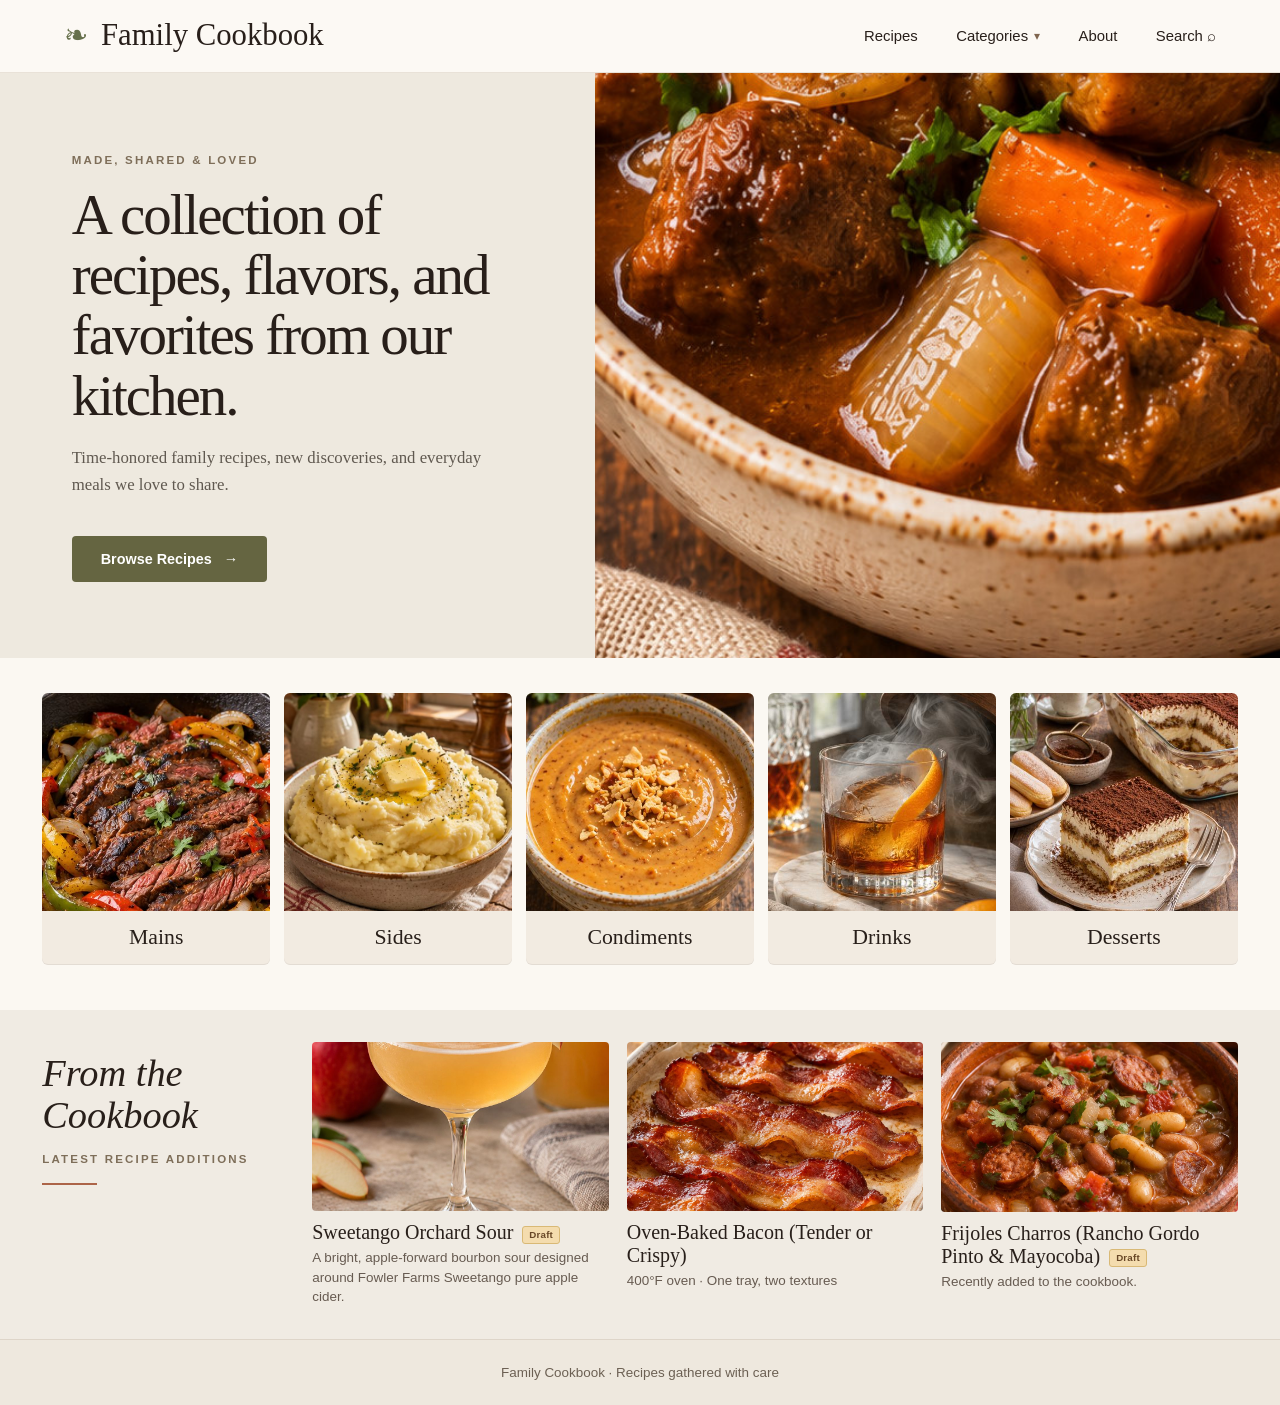
==== index.html @ 131d87b1 "Open Search with collapsed recipe categories and focused search field" ====
<!doctype html>
<html lang="en">
<head>
  <meta charset="utf-8">
  <meta name="viewport" content="width=device-width, initial-scale=1">
  <meta name="description" content="A collection of family recipes, flavors, and favorites from our kitchen.">
  <title>Family Cookbook | Recipes &amp; Favorites</title>
  <link rel="stylesheet" href="./src/styles/cookbook.css?v=0.7.7">
  <link rel="stylesheet" href="./src/styles/editor.css?v=0.7.8">
  <link rel="stylesheet" href="./src/styles/home.css?v=6">
  <link rel="stylesheet" href="./src/styles/site-header.css?v=3">
  <script>
    // Preserve old recipe links and category bookmarks.
    const params = new URLSearchParams(location.search);
    if (params.has("recipe")) {
      location.replace("./recipe.html" + location.search + location.hash);
    } else if (params.has("category") || params.has("cuisine") || params.has("ingredient") || params.has("search")) {
      location.replace("./directory.html" + location.search + location.hash);
    }
  </script>
  <script defer src="./src/scripts/recent-recipes.js?v=3"></script>
  <script defer src="./src/scripts/header-categories.js?v=2"></script>

</head>
<body class="homepage">
  <header class="site-header">
    <a class="brand" href="./" aria-label="Family Cookbook home"><span class="brand-mark" aria-hidden="true">❧</span>Family Cookbook</a>
    <nav class="site-nav" aria-label="Main navigation">
      <a href="./directory.html">Recipes</a>
      <details class="header-categories" id="headerCategories">
        <summary>Categories <span class="menu-chevron" aria-hidden="true">▾</span></summary>
        <div class="header-categories-menu" role="group" aria-label="Recipe categories">
          <a href="./directory.html?category=Soups%2C%20Stews%20%26%20Chili">Soups, Stews &amp; Chili</a>
          <a href="./directory.html?category=Main%20Dishes">Main Dishes</a>
          <a href="./directory.html?category=Pizza%2C%20Pasta%20%26%20Noodles">Pizza, Pasta &amp; Noodles</a>
          <a href="./directory.html?category=Sides%2C%20Breads%20%26%20Grains">Sides, Breads &amp; Grains</a>
          <a href="./directory.html?category=Sauces%2C%20Condiments%20%26%20Seasonings">Sauces, Condiments &amp; Seasonings</a>
          <a href="./directory.html?category=Breakfast%20%26%20Brunch">Breakfast &amp; Brunch</a>
          <a href="./directory.html?category=Desserts%20%26%20Baking">Desserts &amp; Baking</a>
          <a href="./directory.html?category=Drinks%20%26%20Cocktails">Drinks &amp; Cocktails</a>
          <a href="./directory.html?category=Techniques%20%26%20Guides">Techniques &amp; Guides</a>
        </div>
      </details>
      <a href="#about">About</a>
      <a href="./directory.html#recipeSearch" id="searchShortcut">Search ⌕</a>
    </nav>
  </header>

  <main>
    <section class="hero" aria-labelledby="heroTitle">
      <div class="hero-copy">
        <span class="eyebrow">Made, shared &amp; loved</span>
        <h1 id="heroTitle">A collection of recipes, flavors, and favorites from our kitchen.</h1>
        <p>Time-honored family recipes, new discoveries, and everyday meals we love to share.</p>
        <a class="button" href="./directory.html">Browse Recipes &nbsp; →</a>
      </div>
      <div class="hero-photo" role="img" aria-label="Homemade Latvian pork and apricot stew"></div>
    </section>

    <section class="categories home-container" id="categories" aria-label="Browse recipe categories">
      <div class="category-grid">
        <a class="category-card" href="./directory.html?category=Main%20Dishes" data-category="Mains"><img src="./public/images/skirt-steak-fajitas.jpg" alt="Skirt steak fajitas" loading="lazy"><span>Mains</span></a>
        <a class="category-card" href="./directory.html?category=Sides%2C%20Breads%20%26%20Grains" data-category="Sides"><img src="./public/images/mashed-potatoes.jpg" alt="Mashed potatoes" loading="lazy"><span>Sides</span></a>
        <a class="category-card" href="./directory.html?category=Sauces%2C%20Condiments%20%26%20Seasonings" data-category="Condiments"><img src="./public/images/peanut-sauce.jpg" alt="Peanut sauce" loading="lazy"><span>Condiments</span></a>
        <a class="category-card" href="./directory.html?category=Drinks%20%26%20Cocktails" data-category="Drinks"><img src="./public/images/fork-fire-smoked-old-fashioned.jpg" alt="Smoked Old Fashioned cocktail" loading="lazy"><span>Drinks</span></a>
        <a class="category-card" href="./directory.html?category=Desserts%20%26%20Baking" data-category="Desserts"><img src="./public/images/tiramisu.jpg" alt="Tiramisu" loading="lazy"><span>Desserts</span></a>
      </div>
    </section>

    <section class="featured" aria-labelledby="featuredHeading">
      <div class="home-container featured-grid">
        <div class="featured-title"><h2 id="featuredHeading">From the<br>Cookbook</h2><span class="eyebrow">Latest recipe additions</span></div>
        <div id="recentRecipes" class="recent-recipes" aria-live="polite">
          <a href="./recipe.html?recipe=sweetango-orchard-sour" class="recent-recipe"><div class="featured-photo-placeholder" aria-label="Photo coming soon"><span>Photo coming soon</span></div><h3>Sweetango Orchard Sour <span class="draft-badge">Draft</span></h3><p>A bright, apple-forward bourbon sour with cider and elderflower.</p></a>
          <a href="./recipe.html?recipe=oven-baked-bacon" class="recent-recipe"><div class="featured-photo-placeholder" aria-label="Photo coming soon"><span>Photo coming soon</span></div><h3>Oven-Baked Bacon (Tender or Crispy)</h3><p>One tray, two textures.</p></a>
          <a href="./recipe.html?recipe=frijoles-charros-rancho-gordo" class="recent-recipe"><div class="featured-photo-placeholder" aria-label="Photo coming soon"><span>Photo coming soon</span></div><h3>Frijoles Charros (Rancho Gordo Pinto &amp; Mayocoba) <span class="draft-badge">Draft</span></h3><p>A hearty Mexican bean dish with bacon and tomatoes.</p></a>
        </div>
      </div>
    </section>


  </main>
  <footer id="about" class="site-footer">Family Cookbook · Recipes gathered with care</footer>
</body>
</html>
---- src/styles/cookbook.css ----
/* Cookbook v0.4 — Editorial Right-Strip. Page 1 photo only. */
:root {
  --page-width: 8.5in;
  --page-height: 11in;
  --safe-margin: 0.38in;
  --home-photo-inset: 0.19in;
  --strip-fraction: .28;
  --photo-width: 2.1672in;
  --photo-gap: .18in;
  --paper: #fcf9f4;
  --ink: #251e1a;
  --accent: #904928;
  --rule: #b08a76;
  --ingredient-paper: #f2eae1;
  --body-size: 10pt;
  --body-line-height: 1.3;
  --step-gap: 8px;
  --section-gap: 13px;
  --title-size: 26pt;
  --font-serif: Georgia, "Times New Roman", serif;
  --font-sans: Arial, Helvetica, sans-serif;
}
* { box-sizing: border-box; }
body { margin: 0; background: #e7e3df; color: var(--ink); font-family: var(--font-serif); }
#pages { display: flex; flex-direction: column; align-items: center; gap: 22px; padding: 24px 12px 48px; }
.sheet { width: var(--page-width); height: var(--page-height); position: relative; overflow: hidden; flex: none; background: var(--paper); box-shadow: 0 5px 22px #0002; break-after: page; }
.sheet:last-child { break-after: auto; }
.photo-strip { position: absolute; right: var(--home-photo-inset); top: 0; bottom: 0; width: var(--photo-width); background-position: center; background-size: cover; }
body.commercial .photo-strip { right: 0; }
.sheet.has-photo .content { right: calc(var(--home-photo-inset) + var(--photo-width) + var(--photo-gap)); }
.content { position: absolute; top: var(--safe-margin); bottom: var(--safe-margin); left: var(--safe-margin); right: var(--safe-margin); display: flex; flex-direction: column; min-height: 0; }
.category { font: 700 9pt var(--font-sans); letter-spacing: 2px; color: var(--accent); display: flex; align-items: center; gap: 12px; margin: 0 0 13px; }
.category::after { content: ""; height: 1px; background: var(--accent); flex: 1; }
h1 { font-size: var(--title-size); line-height: 1.01; margin: 0 0 4px; }
.subtitle { font-size: 15pt; line-height: 1.15; font-style: italic; margin-bottom: 12px; }
.metadata { font: 700 8.5pt var(--font-sans); letter-spacing: .6px; margin-bottom: 15px; }
.headnote { font-style: italic; font-size: var(--body-size); line-height: var(--body-line-height); margin: 0 0 var(--section-gap); }
.ingredients { background: var(--ingredient-paper); border-radius: 7px; padding: 11px 12px; margin-bottom: var(--section-gap); break-inside: avoid; }
.section-heading { display: flex; gap: 12px; align-items: center; color: var(--accent); font-size: 13pt; letter-spacing: 1.5px; margin: 0 0 10px; }
.section-heading::after { content: ""; height: 1px; flex: 1; background: var(--rule); }
.ingredients ul { columns: 1; column-gap: 18px; column-rule: 1px solid #d6c1b3; padding: 0; margin: 0; font-size: var(--body-size); line-height: var(--body-line-height); }
.ingredients.two-column > ul { columns: 2; }
.ingredients li { break-inside: avoid; margin: 0 0 4px; margin-inline-start: 19px; }
.ingredients li::marker { color: var(--accent); }
.steps { list-style: none; margin: 0; padding: 0; }
.steps > li.recipe-step { display: grid; grid-template-columns: 24px minmax(0, 1fr); column-gap: 10px; align-items: start; padding: 0; margin-bottom: var(--step-gap); break-inside: avoid; font-size: var(--body-size); line-height: var(--body-line-height); }
.step-num { position: static; grid-column: 1; align-self: start; margin-top: 1px; background: var(--accent); color: white; border-radius: 50%; width: 23px; height: 23px; display: flex; align-items: center; justify-content: center; font: 700 10pt/1 var(--font-sans); font-variant-numeric: lining-nums tabular-nums; padding-block-start: 1px; flex: none; }
.step-copy { grid-column: 2; min-width: 0; overflow-wrap: break-word; }
.running-head { font: 700 9pt var(--font-sans); border-bottom: 1px solid var(--rule); padding-bottom: 9px; margin-bottom: 14px; color: var(--accent); }
.source { font: italic 8.4pt/1.25 var(--font-serif); margin-top: 10px; border-top: 1px solid var(--rule); padding-top: 8px; }
.source a, .source a:visited { color: var(--accent); text-decoration: underline; text-underline-offset: .15em; }
.source a:hover, .source a:focus-visible { color: var(--ink); }
.source a:focus-visible { outline: 1px solid var(--accent); outline-offset: 2px; }
.page-num { position: absolute; left: var(--safe-margin); bottom: 12px; font: 8pt var(--font-sans); color: #9d8374; }
.section-heading { break-after: avoid; }
.recipe-header, .ingredients, .steps, .source, .related-section, .component-note { flex-shrink: 0; }
.ingredients .ingredient-groups { column-fill: balance; }
.stage-heading { break-after: avoid; }
.photo-placeholder { background: linear-gradient(155deg,#44382e 0%,#92775f 52%,#3b302a 100%); }
.sheet:not(.has-photo) .content { right: var(--safe-margin); }
@media screen and (max-width:900px) {
  #pages { align-items: flex-start; overflow-x: auto; }
  .sheet { margin: 0 auto; }
}
/* Only page 1 receives .has-photo. Continuation pages use full-width .content. */
@media print {
  @page { size: letter; margin: 0; }
  html, body { margin: 0 !important; background: white !important; }
  #pages { display: block; padding: 0; margin: 0; }
  .sheet { box-shadow: none; width: 8.5in; height: 11in; print-color-adjust: exact; -webkit-print-color-adjust: exact; }
  .photo-strip, .ingredients, .step-num { -webkit-print-color-adjust: exact; print-color-adjust: exact; }
}

/* Photo <img> uses the same cover crop on screen and in print. */
.photo-strip { overflow: hidden; }
.photo-strip > .strip-image { position:absolute; inset:0; width:100%; height:100%; object-fit:cover; object-position:center; }
.photo-strip > .strip-image[hidden] { display:none; }

.draft-badge {
  display: inline-block;
  margin-inline-start: .3em;
  padding: .1em .45em;
  border: 1px solid var(--rule);
  border-radius: 4px;
  background: var(--ingredient-paper);
  color: var(--accent);
  font: 700 .75rem/1.25 var(--font-sans);
  letter-spacing: normal;
  white-space: nowrap;
}
.category .draft-badge { margin-inline-start: 0; font-size: 8pt; }
---- src/styles/editor.css ----
.toolbar{background:#202024;color:#fff;font-family:Arial,sans-serif;padding:12px 18px;box-shadow:0 2px 12px #0005}
.toolbar-heading{display:flex;align-items:center;justify-content:space-between;gap:12px;margin-bottom:10px}
.toolbar-heading small{font-weight:400;opacity:.7;padding-left:8px}.toolbar-heading span{font-size:12px;opacity:.75}
.controls{display:flex;gap:14px;align-items:center;flex-wrap:wrap}
.controls label{display:flex;gap:7px;align-items:center;font-size:12px}
.controls select,.controls input,.controls button{accent-color:#b76a48}
.controls select,.controls button{border:0;border-radius:5px;padding:7px;background:#f8f4ef;color:#29221e}
.controls button{cursor:pointer;font-weight:700}.controls output{min-width:35px}
.status{margin-top:9px;color:#edd4ba;font-size:12px}
.photo-placeholder{height:100%;display:flex;justify-content:center;align-items:center;text-align:center;padding:14px;color:#fff7e9;font:700 12px/1.6 Arial,sans-serif;letter-spacing:1px;background:linear-gradient(130deg,#46352c,#80654e 50%,#352822)}
.photo-placeholder span{writing-mode:vertical-rl}
.ingredient-group{break-inside:avoid;margin-bottom:8px}
.ingredient-group h3{font:700 9pt Arial,sans-serif;letter-spacing:.8px;color:#904928;margin:0 0 5px}
.ingredient-group ul{columns:unset}
.ingredients.grouped .ingredient-groups{columns:2;column-gap:18px;column-rule:1px solid #d6c1b3}
.related-section{margin-top:14px;border-top:1px solid #b08a76;padding-top:8px;font-size:var(--body-size)}
.related-section h3{color:#904928;font-size:11pt;margin:8px 0 5px}
.related-section p{margin:3px 0 9px;line-height:var(--body-line-height)}
.related-section ul{padding-left:18px;margin:3px 0 8px}
.related-section li{margin:0 0 3px}
.overflow-warning{color:#a42e24;font:700 9pt Arial,sans-serif;margin-top:5px}
@media print{.print-menu-bar{display:none!important}.photo-placeholder{print-color-adjust:exact;-webkit-print-color-adjust:exact}}

/* Keep page height measurements honest. */
.content > * { flex-shrink: 0; }
.steps .stage-heading{display:block;padding-left:0;margin:11px 0 7px;font:bold 9.5pt Arial,sans-serif;letter-spacing:.5px;color:var(--accent);break-after:avoid}
.component-note{font:italic var(--body-size)/1.3 Georgia,serif;margin:4px 0 10px}

/* Keep hidden controls genuinely hidden, despite flex label styling. */
.controls [hidden] { display: none !important; }
.controls input[type=range] { width: 92px; }
.controls select:focus-visible,.controls button:focus-visible,.controls input:focus-visible { outline: 2px solid #ffd2aa; outline-offset: 2px; }
.ingredients.one-column > ul { columns: 1; }
.ingredients.two-column > ul { columns: 2; }
.related-section { break-inside: avoid; }
.stage-heading { break-inside: avoid; }

@media screen {
  .cookbook-layout {
    display: grid;
    grid-template-columns: clamp(20rem, 25vw, 23rem) minmax(0, 1fr);
    align-items: start;
  }

  .cookbook-layout #pages { grid-column: 2; grid-row: 1; }

  .recipe-sidebar {
    grid-column: 1;
    grid-row: 1;
    display: grid;
    gap: 10px;
    padding: 24px 18px;
    background: var(--paper);
    border-inline-end: 1px solid #d6c1b3;
    font: 600 13px var(--font-sans);
  }

  .recipe-sidebar summary {
    padding: 5px 0;
    cursor: pointer;
    color: var(--accent);
  }

  .recipe-sidebar :is(button, a) {
    display: block;
    width: 100%;
    padding: 7px 8px;
    border: 0;
    border-radius: 4px;
    background: transparent;
    color: var(--ink);
    cursor: pointer;
    text-align: start;
    font: 400 14px var(--font-sans);
  }

  .recipe-sidebar :is(button, a):hover,
  .recipe-sidebar :is(button, a)[aria-current],
  .recipe-sidebar :is(button, a)[aria-pressed="true"] {
    background: var(--ingredient-paper);
  }

  .recipe-sidebar :is(button, a)[aria-current],
  .recipe-sidebar :is(button, a)[aria-pressed="true"] {
    font-weight: 700;
  }

  .recipe-sidebar .recipe-versions {
    margin-inline-start: 8px;
    border-inline-start: 1px solid var(--rule);
  }

  .recipe-sidebar .sidebar-category {
    min-width: 0;
    border-bottom: 1px solid #e0d4c7;
    padding-bottom: 4px;
  }
  .recipe-sidebar .sidebar-category-title,
  .recipe-sidebar .sidebar-subcategory-title {
    display: flex;
    justify-content: space-between;
    align-items: baseline;
    gap: 9px;
    list-style: none;
    line-height: 1.35;
  }
  .recipe-sidebar .sidebar-category-title::-webkit-details-marker,
  .recipe-sidebar .sidebar-subcategory-title::-webkit-details-marker { display: none; }
  .recipe-sidebar .sidebar-category-title {
    font: 600 15px/1.35 Georgia, serif;
    padding: 11px 2px;
  }
  .recipe-sidebar .sidebar-category-title::before,
  .recipe-sidebar .sidebar-subcategory-title::before {
    content: "▸";
    flex: 0 0 auto;
    font: 12px var(--font-sans);
    color: var(--accent);
  }
  .recipe-sidebar .sidebar-category[open] > .sidebar-category-title::before,
  .recipe-sidebar .sidebar-subcategory[open] > .sidebar-subcategory-title::before {
    content: "▾";
  }
  .recipe-sidebar .sidebar-category-title > span:first-child,
  .recipe-sidebar .sidebar-subcategory-title > span:first-child {
    flex: 1 1 auto;
    min-width: 0;
  }
  .recipe-sidebar .sidebar-count {
    padding: 4px 8px;
    border-radius: 999px;
    background: #eae1d5;
    color: #75604e;
    font: 600 11px var(--font-sans);
  }
  .recipe-sidebar .sidebar-subcategory {
    margin: 0 0 2px 8px;
    padding: 0 0 5px 8px;
    border-left: 1px solid #e0d4c7;
  }
  .recipe-sidebar .sidebar-subcategory-title {
    font: 600 12px/1.35 var(--font-sans);
    color: var(--accent);
    padding: 10px 2px 7px;
  }
  .recipe-sidebar .sidebar-subcount {
    color: #8b7c71;
    font: 400 11px var(--font-sans);
  }
  .recipe-sidebar .sidebar-recipe-link {
    font-size: 13px;
    line-height: 1.4;
    padding: 7px 10px;
    overflow-wrap: break-word;
  }

  .recipe-sidebar :is(summary, button, a):focus-visible {
    outline: 2px solid var(--accent);
    outline-offset: 2px;
  }
}

@media screen and (max-width: 1120px) {
  .cookbook-layout #pages {
    align-items: flex-start;
    overflow-x: auto;
  }
}

@media screen and (max-width: 760px) {
  .cookbook-layout {
    grid-template-columns: minmax(0, 1fr);
  }

  .recipe-sidebar {
    grid-row: 2;
    padding: 12px 16px;
    border-inline-end: 0;
    border-top: 1px solid #d6c1b3;
  }

  .cookbook-layout #pages {
    grid-column: 1;
    gap: 0;
    padding: 12px;
  }

  /* The pagination pass measures Letter sheets before the mobile layout reflows them. */
  #pages:not(.measuring) {
    --body-size: 1rem;
    --body-line-height: 1.5;
  }

  #pages:not(.measuring) .sheet {
    width: 100%;
    height: auto;
  }

  #pages:not(.measuring) .content {
    position: static;
    padding: 20px 16px;
  }

  #pages:not(.measuring) .photo-strip {
    position: relative;
    inset: auto;
    width: 100%;
    height: 8rem;
  }

  #pages:not(.measuring) :is(.ingredients.two-column > ul, .ingredients.grouped .ingredient-groups) {
    columns: 1;
  }

  #pages:not(.measuring) :is(.running-head, .page-num) {
    display: none;
  }

  #pages:not(.measuring) .source { font-size: .875rem; }
}

@media print {
  .recipe-sidebar { display: none !important; }
}

[hidden] { display: none !important; }

.recipe-index {
  max-width: 68rem;
  margin: 0 auto;
  padding: clamp(24px, 5vw, 64px);
}

.recipe-index h1 { margin-bottom: 24px; }

.recipe-outline {
  display: grid;
  grid-template-columns: repeat(auto-fit, minmax(min(100%, 15rem), 1fr));
  gap: 18px;
}

.recipe-outline section {
  padding: 18px 20px;
  border-top: 2px solid var(--rule);
  background: var(--paper);
}

.recipe-outline h2 {
  margin: 0 0 8px;
  color: var(--accent);
  font-size: 1.15rem;
}

.recipe-outline ul { margin: 0; padding-inline-start: 1.2em; }
.recipe-outline li + li { margin-top: 6px; }
.recipe-outline a { color: var(--ink); text-underline-offset: .17em; }
.recipe-outline a:hover, .recipe-outline a:focus-visible { color: var(--accent); }
.recipe-sidebar a { text-decoration: none; }

.print-menu-bar {
  position: sticky;
  top: 10px;
  z-index: 40;
  grid-column: 2;
  grid-row: 1;
  align-self: start;
  justify-self: center;
  width: min(var(--page-width), calc(100% - 24px));
  height: 0;
  margin-top: 36px;
  padding-inline: 12px;
  display: flex;
  justify-content: flex-end;
  pointer-events: none;
}

@media screen and (max-width: 760px) {
  .print-menu-bar {
    grid-column: 1;
    margin-top: 24px;
  }
}

.print-menu { pointer-events: auto; }

.print-menu summary {
  display: flex;
  align-items: center;
  gap: 10px;
  min-height: 44px;
  padding: 0 14px;
  border-radius: 7px;
  background: #202024;
  color: #fff;
  box-shadow: 0 2px 10px #0004;
  font: 600 14px var(--font-sans);
  cursor: pointer;
  list-style: none;
}

.print-menu summary::-webkit-details-marker { display: none; }

.print-menu summary::after {
  content: "";
  width: 6px;
  height: 6px;
  border: solid currentColor;
  border-width: 0 1.5px 1.5px 0;
  transform: rotate(45deg);
}

.print-menu[open] summary::after { transform: rotate(225deg); }
.print-menu summary:focus-visible { outline: 2px solid var(--accent); outline-offset: 3px; }

.print-menu .toolbar {
  position: absolute;
  inset-inline-end: 12px;
  top: 50px;
  width: min(25rem, calc(100% - 24px));
  max-height: calc(100vh - 72px);
  max-height: calc(100dvh - 72px);
  overflow-y: auto;
  border-radius: 8px;
}

.print-menu .toolbar-heading { flex-wrap: wrap; gap: 5px 12px; }
.print-menu .controls { display: grid; grid-template-columns: minmax(0, 1fr); gap: 8px; }
.print-menu .controls label { flex-wrap: wrap; min-height: 36px; font-size: 14px; }
.print-menu .controls input[type=range] { width: clamp(70px, 30vw, 128px); }
.print-menu .controls select,.print-menu .controls button { min-height: 44px; font-size: 16px; }

@media (prefers-reduced-motion: no-preference) {
  .print-menu[open] .toolbar { animation: reveal-print-menu 160ms ease-out both; }
  @keyframes reveal-print-menu {
    from { opacity: 0; transform: translateY(-6px); }
    to { opacity: 1; transform: translateY(0); }
  }
}
---- src/styles/home.css ----
/* Family Cookbook landing page — editorial gallery */
body.homepage{background:#fbf8f2;color:#281f1a}
.homepage a{color:inherit}
.homepage .hero{display:grid;grid-template-columns:minmax(0,1fr) minmax(0,1.15fr);min-height:380px;background:#eee9df}
.homepage .hero-copy{align-self:center;padding:clamp(40px,6vw,92px) clamp(24px,5.6vw,90px);max-width:720px}
.homepage .eyebrow{font:700 .72rem/1.4 Arial,sans-serif;letter-spacing:.19em;text-transform:uppercase;color:#7e6e59}
.homepage .hero h1{font:normal clamp(2.45rem,4.45vw,5.1rem)/1.06 Georgia,serif;letter-spacing:-.035em;margin:17px 0 19px}
.homepage .hero p{max-width:31rem;color:#605950;font:1.05rem/1.6 Georgia,serif}
.homepage .hero-photo{background:#b4a190 url('../../public/images/latvian-stew.jpg') center 53%/cover no-repeat;min-height:370px}
.homepage .button{display:inline-flex;align-items:center;justify-content:center;margin-top:20px;background:#656541;color:#fff;padding:15px 29px;border-radius:4px;font:600 .9rem Arial,sans-serif;text-decoration:none;transition:background .15s ease,transform .15s ease}
.homepage .button:hover{background:#4d5031;transform:translateY(-2px)}
.homepage .home-container{max-width:1330px;margin:auto;padding-inline:clamp(18px,3.3vw,44px)}
.homepage .categories{padding-block:35px 46px}
.homepage .category-grid{display:grid;grid-template-columns:repeat(5,minmax(0,1fr));gap:14px}
.homepage .category-card{display:block;overflow:hidden;background:#f2ebe1;border-radius:6px;text-align:center;text-decoration:none;box-shadow:0 1px 0 #e3dcd3;transition:transform .15s ease,box-shadow .15s ease}
.homepage .category-card:hover,.homepage .category-card:focus-visible{transform:translateY(-4px);box-shadow:0 9px 25px #291b141b}
.homepage .category-card img{display:block;width:100%;height:clamp(120px,17vw,220px);object-fit:cover;background:#dfd4c8}
.homepage .category-card span{display:block;padding:14px 8px;font:normal clamp(1.15rem,1.7vw,1.65rem) Georgia,serif}
.homepage .featured{background:#f0ebe3;padding-block:32px}
.homepage .featured-grid{display:grid;grid-template-columns:minmax(180px,.85fr) repeat(3,minmax(0,1fr));gap:18px;align-items:start}
.homepage .featured-title h2{font:italic normal clamp(1.9rem,3vw,3rem)/1.1 Georgia,serif;margin:10px 0 14px}
.homepage .featured-title .eyebrow{display:block}
.homepage .featured-title .eyebrow:after{content:"";display:block;width:55px;height:2px;background:#ac6448;margin-top:16px}
.homepage .featured a{text-decoration:none}
.homepage .featured img{display:block;width:100%;aspect-ratio:1.75;object-fit:cover;border-radius:4px}
.homepage .featured h3{font:normal 1.25rem Georgia,serif;margin:10px 0 4px}
.homepage .featured p{font:.84rem/1.45 Arial,sans-serif;color:#675b51;margin:0}
.homepage .featured a:hover h3{text-decoration:underline;text-underline-offset:3px}
.homepage .directory{padding-block:36px 75px;scroll-margin-top:20px}
.homepage .directory-header{border-top:1px solid #b9aea3;padding-top:22px}
.homepage .directory-header h2{font:normal clamp(2.25rem,3.5vw,3.6rem)/1.1 Georgia,serif;margin:0 0 8px}
.homepage .directory-tools{display:flex;align-items:end;gap:18px;flex-wrap:wrap;margin:24px 0 12px}
.homepage .search-control{flex:1 1 280px}
.homepage .cuisine-control{flex:0 1 230px}
.homepage .directory-tools label{font:700 .76rem/1.6 Arial,sans-serif;color:#65594b}
.homepage .directory-tools input,.homepage .directory-tools select{display:block;width:100%;min-height:46px;border:1px solid #cfc3b7;border-radius:5px;background:#fffdf9;padding:11px 13px;color:#302720;font:1rem Arial,sans-serif}
.homepage .directory-tools :is(input,select):focus-visible{outline:2px solid #6c7046;outline-offset:2px}
.homepage .directory-tools .reset-button{background:transparent;border:0;padding:12px 8px;color:#6c7046;text-decoration:underline;cursor:pointer;font:600 .85rem Arial,sans-serif}
.homepage .directory-status{color:#71685f;font:.85rem Arial,sans-serif;margin:16px 0 20px}
.homepage .recipe-outline.category-results{display:grid;grid-template-columns:repeat(3,minmax(0,1fr));gap:28px 24px}
.homepage .recipe-outline.category-results section{border:0;border-top:1px solid #cbbdaf;background:none;padding:16px 0 0;min-width:0}
.homepage .recipe-outline.category-results h2{color:#8c4d31;text-transform:uppercase;letter-spacing:.15em;font:700 .8rem Arial,sans-serif;margin:0 0 14px}
.homepage .recipe-outline.category-results ul{padding-left:19px}
.homepage .recipe-outline.category-results li{line-height:1.48;margin-bottom:12px;padding-left:2px}
.homepage .recipe-outline.category-results a{font-size:1.03rem;text-decoration:underline;text-decoration-color:#aca38c}
.homepage .recipe-cuisine{display:block;color:#73695f;font:.76rem/1.5 Arial,sans-serif;margin-top:2px}
.homepage .site-footer{border-top:1px solid #ded5c9;background:#eee8de;text-align:center;padding:25px 20px;color:#6c6053;font:.84rem Arial,sans-serif}
.homepage .site-footer a{text-underline-offset:3px}
@media(max-width:930px){.homepage .featured-grid{grid-template-columns:repeat(3,minmax(0,1fr))}.homepage .featured-title{grid-column:1/-1}.homepage .recipe-outline.category-results{grid-template-columns:repeat(2,minmax(0,1fr))}}
@media(max-width:680px){.homepage .hero{grid-template-columns:1fr}.homepage .hero-photo{order:-1;min-height:225px}.homepage .hero-copy{padding:32px 24px 38px}.homepage .hero h1{font-size:clamp(2.2rem,9vw,3.4rem)}.homepage .category-grid{grid-template-columns:repeat(2,minmax(0,1fr))}.homepage .category-card img{height:150px}.homepage .featured-grid{grid-template-columns:1fr 1fr}.homepage .featured-title{grid-column:1/-1}.homepage .recipe-outline.category-results{grid-template-columns:1fr}.homepage .directory-tools{align-items:stretch}.homepage .directory-tools label{flex:1 1 100%}}
@media(max-width:430px){.homepage .featured-grid{grid-template-columns:1fr}.homepage .category-card img{height:130px}}
@media(prefers-reduced-motion:reduce){.homepage .button,.homepage .category-card{transition:none}}


/* Expandable dish-type directory */
.homepage .directory-tools .protein-control{flex:0 1 200px}
.homepage .group-nav{display:flex;flex-wrap:wrap;gap:9px;margin:24px 0 20px}
.homepage .group-nav button{appearance:none;cursor:pointer;border:1px solid #c9bfb0;background:#fbf7ef;color:#51463c;border-radius:999px;padding:10px 16px;font:600 .84rem/1.3 Arial,sans-serif;transition:background .15s,border-color .15s}
.homepage .group-nav button[aria-pressed=true],.homepage .group-nav button:hover{background:#606344;border-color:#606344;color:#fff}
.homepage .group-nav button:focus-visible{outline:2px solid #8c4d31;outline-offset:3px}
.homepage .recipe-outline.category-results{display:grid;grid-template-columns:repeat(2,minmax(0,1fr));gap:16px 23px;align-items:start}
.homepage .recipe-outline.category-results .taxonomy-section{border:1px solid #ddd1c2;background:#fffcf7;border-radius:6px;padding:0;min-width:0;overflow:hidden}
.homepage .group-details > summary{list-style:none;cursor:pointer;display:flex;align-items:center;justify-content:space-between;gap:10px;min-height:64px;padding:17px 20px;color:#322923;font:normal clamp(1.15rem,1.5vw,1.4rem)/1.3 Georgia,serif}
.homepage .group-details > summary::-webkit-details-marker,.homepage .subcategory-details > summary::-webkit-details-marker{display:none}
.homepage .group-details > summary:after{content:"+";font:1.3rem Arial,sans-serif;color:#8e7f6e;margin-left:auto}
.homepage .group-details[open] > summary:after{content:"−"}
.homepage .group-details[open] > summary{border-bottom:1px solid #e1d7cb;background:#f4eee4}
.homepage .group-details > summary small{font:600 .8rem Arial,sans-serif;color:#736857;background:#e9e1d4;border-radius:999px;min-width:29px;text-align:center;padding:5px 8px}
.homepage .subcategory-list{padding:8px 18px 16px}
.homepage .subcategory-details{border-bottom:1px solid #e7ded3;padding:4px 0}
.homepage .subcategory-details:last-child{border-bottom:0}
.homepage .subcategory-details > summary{list-style:none;display:flex;justify-content:space-between;gap:12px;align-items:center;cursor:pointer;padding:12px 4px;font:700 .88rem/1.4 Arial,sans-serif;letter-spacing:.035em;color:#855238}
.homepage .subcategory-details > summary:before{content:"▸";color:#9a745b;margin-right:4px}
.homepage .subcategory-details[open] > summary:before{content:"▾"}
.homepage .subcategory-details > summary span{flex:1}
.homepage .subcategory-details > summary small{font:normal .77rem Arial,sans-serif;color:#8b8072}
.homepage .subcategory-details ul{list-style:disc;margin:0 0 12px;padding-left:25px}
.homepage .subcategory-details li{margin:8px 0;font-size:.95rem}
.homepage .subcategory-details a{color:#3e362e}
.homepage .subcategory-details a:hover{color:#8c4d31}
.homepage .recipe-outline.category-results .subcategory-details h2{font:inherit}
@media(max-width:760px){.homepage .recipe-outline.category-results{grid-template-columns:1fr}.homepage .directory-tools .protein-control{flex:1 1 100%}.homepage .group-nav{gap:7px}.homepage .group-nav button{font-size:.77rem;padding:9px 12px}}
@media(prefers-reduced-motion:reduce){.homepage .group-nav button{transition:none}}

/* Automatically updated newest recipe cards. */
.homepage .recent-recipes{display:contents}
.homepage .recent-recipe{display:block;min-width:0}
.homepage .featured-photo-placeholder{display:flex;justify-content:center;align-items:center;aspect-ratio:1.75;border-radius:4px;background:linear-gradient(145deg,#d8c6aa,#e9dfcc 57%,#c2c8ad);color:#605847}
.homepage .featured-photo-placeholder span{padding:12px 16px;text-align:center;font:italic 1rem Georgia,serif}
.homepage .recent-recipe .draft-badge{display:inline-block;vertical-align:middle;margin-left:4px;padding:3px 6px;background:#f4dcae;color:#684727;border:1px solid #d9b976;border-radius:3px;font:700 .61rem/1 Arial,sans-serif;letter-spacing:.02em}
.homepage .featured .recent-recipe img{width:100%}

/* A single URL now hosts the landing page and individual recipes. */
.homepage.recipe-open{background:#e7e3df}
.homepage.recipe-open > #homeContent,
.homepage.recipe-open > .site-footer{display:none}
.homepage #recipeView[hidden],
.homepage #recipeIndex[hidden]{display:none!important}
@media print{
  .homepage.recipe-open{background:white}
  .homepage > #homeContent,.homepage > .site-footer{display:none!important}
}

/* Recipe directory has its own page and starts directly beneath the shared header. */
.homepage.directory-page .directory-main {min-height:calc(100vh - 180px)}
.homepage.directory-page .directory {padding-top:clamp(28px,4vw,52px)}
.homepage.directory-page .directory-header h2 {margin-top:0}
.homepage.directory-page .site-nav a[aria-current="page"] {text-decoration:underline;text-underline-offset:5px}
---- src/styles/site-header.css ----
/* Shared site navigation across the homepage and recipe viewer. */
.site-header{
  display:flex;
  justify-content:space-between;
  align-items:center;
  gap:22px;
  padding:19px clamp(20px,5vw,72px);
  background:#fcf9f4;
  border-bottom:1px solid #e9e2d8;
  color:#281f1a;
}
.site-header .brand{
  display:flex;
  align-items:center;
  gap:13px;
  font:normal clamp(1.55rem,2.4vw,2.3rem)/1.1 Georgia,serif;
  text-decoration:none;
  white-space:nowrap;
}
.site-header .brand-mark{font-size:1.8rem;color:#66704b}
.site-header .site-nav{
  display:flex;
  flex-wrap:wrap;
  align-items:center;
  gap:clamp(16px,3vw,44px);
  font:500 .93rem Arial,sans-serif;
}
.site-header .site-nav a,
.site-header .brand{color:inherit;text-decoration:none}
.site-header .site-nav a:hover,
.site-header .site-nav a:focus-visible{color:#796a40;text-decoration:underline;text-underline-offset:5px}
.site-header a:focus-visible{outline:2px solid #904928;outline-offset:4px}
@media(max-width:680px){
  .site-header{align-items:flex-start;flex-direction:column;padding-block:18px}
  .site-header .site-nav{gap:22px;font-size:.86rem}
}
@media print{.site-header{display:none!important}}

/* Categories is a menu control, not a navigation link. */
.site-header .header-categories { position:relative; flex:0 0 auto; }
.site-header .header-categories > summary {
  display:flex;align-items:center;gap:6px;cursor:pointer;list-style:none;
  font:inherit;color:inherit;white-space:nowrap;
}
.site-header .header-categories > summary::-webkit-details-marker { display:none }
.site-header .header-categories .menu-chevron {font-size:.82em;color:#80664f;transition:transform .15s ease}
.site-header .header-categories[open] .menu-chevron {transform:rotate(180deg)}
.site-header .header-categories > summary:hover,
.site-header .header-categories > summary:focus-visible {color:#796a40;text-decoration:underline;text-underline-offset:5px}
.site-header .header-categories > summary:focus-visible {outline:2px solid #904928;outline-offset:4px}
.site-header .header-categories-menu {
  position:absolute;top:calc(100% + 14px);right:-18px;z-index:100;
  width:min(285px,calc(100vw - 32px));max-height:min(65vh,520px);overflow-y:auto;
  padding:8px;border:1px solid #ded1c3;border-radius:8px;
  background:#fcf9f4;box-shadow:0 12px 28px #20150d29;
}
.site-header .header-categories-menu a {
  display:block;padding:10px 12px;border-radius:4px;
  font:500 .87rem/1.35 Arial,sans-serif;text-decoration:none;color:#281f1a;
}
.site-header .header-categories-menu a:hover,
.site-header .header-categories-menu a:focus-visible {background:#eee7dc;color:#904928}
@media(max-width:680px) {
  .site-header .header-categories-menu {left:0;right:auto;width:min(285px,calc(100vw - 34px))}
}
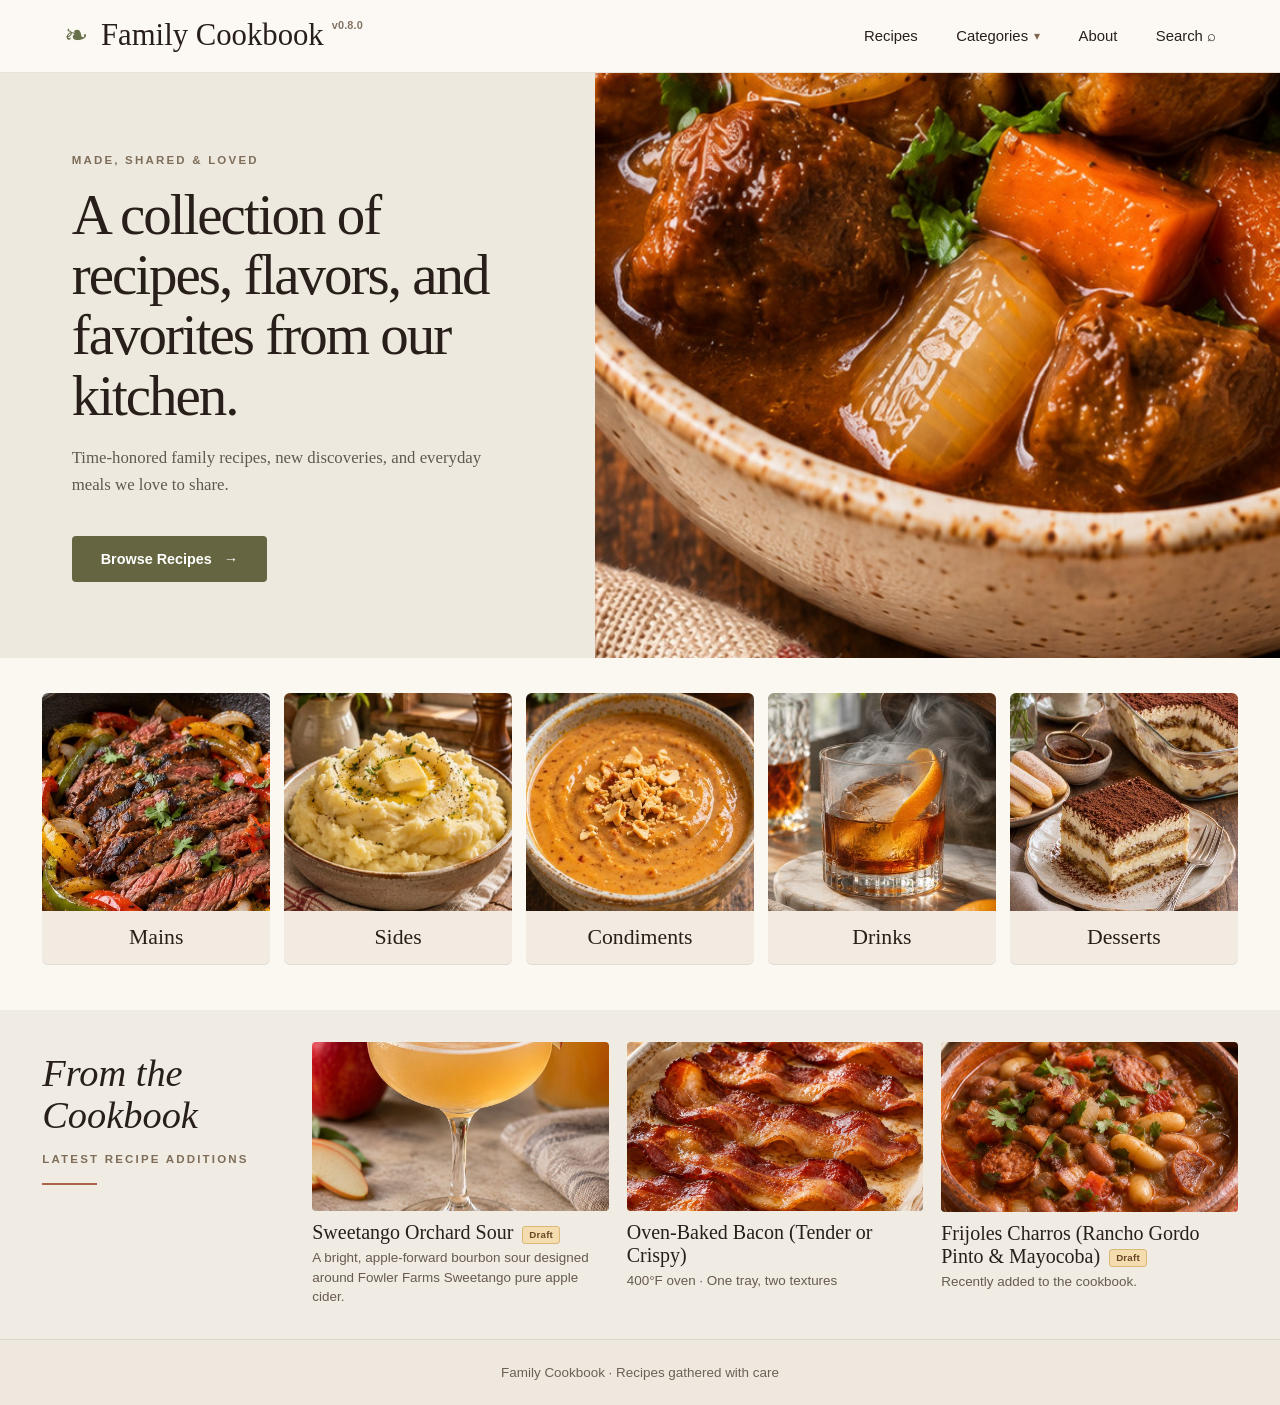
==== commit 01049fb7: "Release checkpoint v0.8.0 — display version in shared header" ====
--- a/index.html
+++ b/index.html
@@ -8,7 +8,7 @@
   <link rel="stylesheet" href="./src/styles/cookbook.css?v=0.7.7">
   <link rel="stylesheet" href="./src/styles/editor.css?v=0.7.8">
   <link rel="stylesheet" href="./src/styles/home.css?v=6">
-  <link rel="stylesheet" href="./src/styles/site-header.css?v=3">
+  <link rel="stylesheet" href="./src/styles/site-header.css?v=4">
   <script>
     // Preserve old recipe links and category bookmarks.
     const params = new URLSearchParams(location.search);
@@ -24,7 +24,7 @@
 </head>
 <body class="homepage">
   <header class="site-header">
-    <a class="brand" href="./" aria-label="Family Cookbook home"><span class="brand-mark" aria-hidden="true">❧</span>Family Cookbook</a>
+    <a class="brand" href="./" aria-label="Family Cookbook home"><span class="brand-mark" aria-hidden="true">❧</span>Family Cookbook <span class="app-version">v0.8.0</span></a>
     <nav class="site-nav" aria-label="Main navigation">
       <a href="./directory.html">Recipes</a>
       <details class="header-categories" id="headerCategories">
--- a/src/styles/site-header.css
+++ b/src/styles/site-header.css
@@ -63,3 +63,12 @@
 @media(max-width:680px) {
   .site-header .header-categories-menu {left:0;right:auto;width:min(285px,calc(100vw - 34px))}
 }
+
+/* Release checkpoint, shared by all three site views. */
+.site-header .app-version {
+  align-self:baseline;
+  margin-left:-5px;
+  color:#827465;
+  font:600 clamp(.66rem,.85vw,.78rem)/1.25 Arial,sans-serif;
+  letter-spacing:.015em;
+}
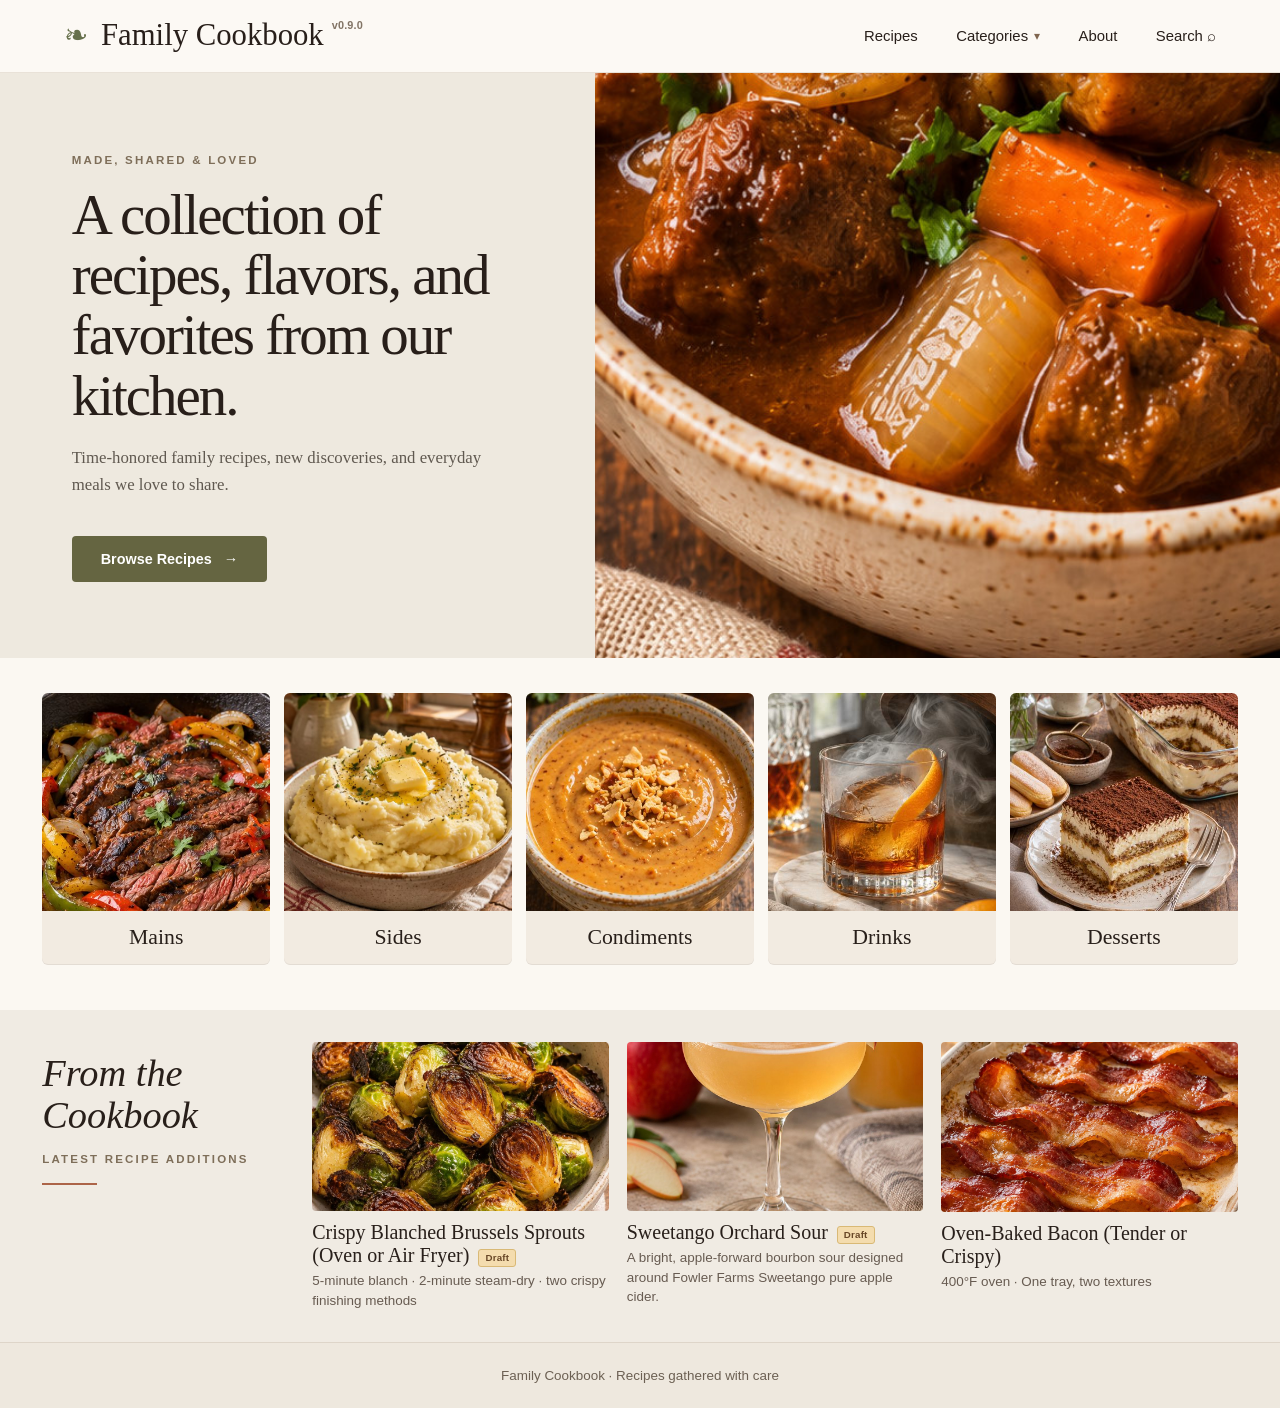
==== commit e4fabcb0: "Release checkpoint v0.9.0 — inline recipe editing" ====
--- a/index.html
+++ b/index.html
@@ -24,7 +24,7 @@
 </head>
 <body class="homepage">
   <header class="site-header">
-    <a class="brand" href="./" aria-label="Family Cookbook home"><span class="brand-mark" aria-hidden="true">❧</span>Family Cookbook <span class="app-version">v0.8.0</span></a>
+    <a class="brand" href="./" aria-label="Family Cookbook home"><span class="brand-mark" aria-hidden="true">❧</span>Family Cookbook <span class="app-version">v0.9.0</span></a>
     <nav class="site-nav" aria-label="Main navigation">
       <a href="./directory.html">Recipes</a>
       <details class="header-categories" id="headerCategories">
--- a/src/styles/editor.css
+++ b/src/styles/editor.css
@@ -19,7 +19,7 @@
 .related-section ul{padding-left:18px;margin:3px 0 8px}
 .related-section li{margin:0 0 3px}
 .overflow-warning{color:#a42e24;font:700 9pt Arial,sans-serif;margin-top:5px}
-@media print{.print-menu-bar{display:none!important}.photo-placeholder{print-color-adjust:exact;-webkit-print-color-adjust:exact}}
+@media print{.recipe-action-rail{display:none!important}.photo-placeholder{print-color-adjust:exact;-webkit-print-color-adjust:exact}}
 
 /* Keep page height measurements honest. */
 .content > * { flex-shrink: 0; }
@@ -257,61 +257,55 @@
 .recipe-outline a:hover, .recipe-outline a:focus-visible { color: var(--accent); }
 .recipe-sidebar a { text-decoration: none; }
 
-.print-menu-bar {
-  position: sticky;
-  top: 10px;
-  z-index: 40;
+.recipe-action-rail {
   grid-column: 2;
   grid-row: 1;
+  z-index: 40;
+  justify-self: end;
   align-self: start;
-  justify-self: center;
-  width: min(var(--page-width), calc(100% - 24px));
-  height: 0;
-  margin-top: 36px;
-  padding-inline: 12px;
-  display: flex;
-  justify-content: flex-end;
-  pointer-events: none;
-}
-
-@media screen and (max-width: 760px) {
-  .print-menu-bar {
-    grid-column: 1;
-    margin-top: 24px;
-  }
-}
-
-.print-menu { pointer-events: auto; }
-
-.print-menu summary {
+  position: sticky;
+  top: 18px;
+  margin: 20px 15px 0 0;
   display: flex;
   align-items: center;
-  gap: 10px;
-  min-height: 44px;
-  padding: 0 14px;
-  border-radius: 7px;
-  background: #202024;
-  color: #fff;
-  box-shadow: 0 2px 10px #0004;
-  font: 600 14px var(--font-sans);
-  cursor: pointer;
-  list-style: none;
-}
-
-.print-menu summary::-webkit-details-marker { display: none; }
-
-.print-menu summary::after {
-  content: "";
-  width: 6px;
-  height: 6px;
-  border: solid currentColor;
-  border-width: 0 1.5px 1.5px 0;
-  transform: rotate(45deg);
-}
-
-.print-menu[open] summary::after { transform: rotate(225deg); }
-.print-menu summary:focus-visible { outline: 2px solid var(--accent); outline-offset: 3px; }
-
+  gap: 7px;
+  pointer-events: auto;
+}
+@media screen and (min-width: 1100px) {
+  .cookbook-layout #pages { padding-right: 78px; }
+}
+@media screen and (max-width: 1099px) {
+  .recipe-action-rail { position: fixed; top: 84px; right: 12px; margin: 0; }
+}
+@media screen and (max-width: 760px) {
+  .recipe-action-rail { top: auto; bottom: 16px; right: 12px; }
+}
+
+.print-menu { pointer-events: auto; }
+
+.print-menu summary,.recipe-icon-button {
+  display:flex;align-items:center;justify-content:center;
+  width:44px;height:44px;border:0;border-radius:9px;
+  background:#202024;color:#fff;box-shadow:0 2px 10px #0003;
+  cursor:pointer;list-style:none;
+}
+.print-menu summary::-webkit-details-marker { display:none }
+.print-menu summary svg,.recipe-icon-button svg {
+  width:21px;height:21px;fill:none;stroke:currentColor;
+  stroke-width:1.8;stroke-linecap:round;stroke-linejoin:round;
+}
+.print-menu summary:focus-visible,.recipe-icon-button:focus-visible,
+.recipe-save-button:focus-visible,.recipe-cancel-button:focus-visible {
+  outline:2px solid var(--accent);outline-offset:3px;
+}
+.recipe-icon-button[aria-pressed="true"]{background:#8b5033}
+.recipe-action-rail .recipe-save-button,.recipe-action-rail .recipe-cancel-button {
+  min-height:44px;padding:0 14px;border:0;border-radius:8px;
+  font:700 13px Arial,sans-serif;cursor:pointer;box-shadow:0 2px 10px #0002;
+}
+.recipe-action-rail .recipe-save-button{background:#566343;color:#fff}
+.recipe-action-rail .recipe-cancel-button{background:#f8f4ef;color:#54493d}
+.recipe-action-rail [hidden]{display:none!important}
 .print-menu .toolbar {
   position: absolute;
   inset-inline-end: 12px;
@@ -336,3 +330,49 @@
     to { opacity: 1; transform: translateY(0); }
   }
 }
+
+/* Editable recipe document, preserving typographic hierarchy and semantic lists. */
+.edit-sheet{height:auto!important;min-height:var(--page-height);overflow:visible!important}
+.edit-sheet .content{position:relative!important;inset:auto!important;padding:var(--safe-margin);margin-right:calc(var(--photo-width) + var(--photo-gap));min-height:var(--page-height);display:block}
+.edit-sheet:not(.has-photo) .content{margin-right:0}
+.edit-sheet .photo-strip{height:100%;right:0}
+.edit-sheet .page-num{display:none}
+.edit-sheet [contenteditable="true"]{cursor:text;border-radius:3px;outline:1px dashed transparent;white-space:pre-wrap;overflow-wrap:anywhere}
+.edit-sheet [contenteditable="true"]:hover{outline-color:#d4b7a5}
+.edit-sheet [contenteditable="true"]:focus{outline:2px solid #ab7359;background:#fff9ef;outline-offset:3px}
+.edit-sheet [contenteditable="true"]:empty:before{content:attr(data-placeholder);color:#ac9a8d;font-style:italic}
+.edit-sheet .edit-main-title{font-size:var(--title-size);line-height:1.1;margin:0 0 8px}
+.edit-sheet .edit-headnote{font-style:italic;line-height:1.45;margin:10px 0 16px}
+.edit-sheet .edit-subtitle{font-style:italic;font-size:15pt;margin-bottom:10px}
+.edit-sheet .edit-meta{display:flex;flex-wrap:wrap;gap:6px 14px;margin:0 0 14px;font:700 9pt Arial,sans-serif;color:#846048}
+.edit-sheet .edit-meta label{display:flex;gap:6px;align-items:center}
+.edit-sheet .edit-meta [contenteditable]{min-width:44px;font:normal 9pt Arial,sans-serif}
+.edit-sheet .edit-ingredient-group{break-inside:avoid;margin-bottom:12px}
+.edit-sheet .edit-ingredient-group h3{font:700 9pt Arial,sans-serif;color:#904928;margin:0 0 8px}
+.edit-sheet .ingredients ul{columns:1;column-gap:22px;column-rule:1px solid #d6c1b3}
+.edit-sheet .ingredients ul.two-column{columns:2}
+.edit-sheet .ingredients li{margin-bottom:6px;break-inside:avoid}
+.edit-sheet .edit-directions{margin-top:16px}
+.edit-sheet .edit-directions ol{list-style:decimal;padding-left:30px;margin:0 0 16px}
+.edit-sheet .edit-directions li{margin:0 0 10px;padding-left:6px;line-height:1.4;break-inside:avoid}
+.edit-sheet .edit-directions li::marker{font:700 10pt Arial,sans-serif;color:#904928}
+.edit-sheet .edit-help{font:italic 9pt Georgia,serif;color:#8b7160;margin:0 0 12px}
+.recipe-save-dialog{border:1px solid #cbb8a8;border-radius:10px;padding:24px;max-width:min(520px,calc(100vw - 30px));background:#fcf8f1;color:#30271f;box-shadow:0 18px 55px #0005}
+.recipe-save-dialog::backdrop{background:#1f1818a9}
+.recipe-save-dialog h2{font:normal 1.5rem Georgia,serif;margin:0 0 10px}
+.recipe-save-dialog p{font:14px/1.5 Arial,sans-serif}
+.recipe-save-dialog label{display:block;font:700 13px/1.4 Arial,sans-serif;margin:16px 0 6px}
+.recipe-save-dialog label small{display:block;font-weight:400;color:#746b61}
+.recipe-save-dialog input{box-sizing:border-box;width:100%;padding:11px;border:1px solid #bfae9e;border-radius:4px;font:14px monospace}
+.recipe-save-dialog .token-note{font-size:12px;color:#66574c}
+.recipe-save-dialog .dialog-actions{display:flex;flex-wrap:wrap;gap:8px;justify-content:flex-end}
+.recipe-save-dialog button{background:#665f42;border:0;border-radius:5px;color:#fff;padding:11px 14px;cursor:pointer}
+.recipe-save-dialog #dismissSaveDialog{background:#eae1d5;color:#382e27}
+.recipe-save-dialog #saveFeedback:not(:empty){padding:8px;border:1px solid #d8c3af;border-radius:4px}
+@media(max-width:760px){
+  .edit-sheet{width:var(--page-width)}
+}
+@media print{
+  .recipe-action-rail,.recipe-save-dialog{display:none!important}
+  .edit-sheet{display:none!important}
+}
--- a/src/styles/home.css
+++ b/src/styles/home.css
@@ -106,3 +106,66 @@
 .homepage.directory-page .directory {padding-top:clamp(28px,4vw,52px)}
 .homepage.directory-page .directory-header h2 {margin-top:0}
 .homepage.directory-page .site-nav a[aria-current="page"] {text-decoration:underline;text-underline-offset:5px}
+
+/* v0.8.0 directory enhancement: editorial category-aware photo rail. */
+.homepage.directory-page .directory {
+  display:grid;
+  grid-template-columns:minmax(0,1fr) clamp(265px,23vw,300px);
+  grid-template-areas:
+    "heading ."
+    "filters photos"
+    "groups photos"
+    "status photos"
+    "results photos";
+  column-gap:clamp(24px,3vw,40px);
+  row-gap:0;
+  align-items:start;
+}
+.homepage.directory-page .directory-header{grid-area:heading;min-width:0}
+.homepage.directory-page .directory-tools{grid-area:filters;min-width:0}
+.homepage.directory-page .group-nav{grid-area:groups;min-width:0}
+.homepage.directory-page .directory-status{grid-area:status;min-width:0}
+.homepage.directory-page #categoryResults{grid-area:results;min-width:0}
+.homepage.directory-page .directory-highlights{
+  grid-area:photos;position:sticky;top:24px;align-self:start;min-width:0;
+  margin-top:0;border-top:2px solid #ad7960;padding-top:16px;
+}
+.homepage.directory-page .directory-highlights-heading{margin-bottom:14px}
+.homepage.directory-page .directory-highlights-heading h2{
+  margin:6px 0 0;font:italic normal 1.65rem/1.2 Georgia,serif;color:#342721;
+}
+.homepage.directory-page .directory-highlights-cards{display:flex;flex-direction:column;gap:20px}
+.homepage.directory-page .highlight-recipe{
+  display:block;color:#30271f;text-decoration:none;border-radius:5px;min-width:0;
+}
+.homepage.directory-page .highlight-recipe img{
+  display:block;width:100%;aspect-ratio:1.55;object-fit:cover;border-radius:5px;
+  background:#e4d9c9;transition:transform .18s ease;
+}
+.homepage.directory-page .highlight-recipe .highlight-photo{overflow:hidden;border-radius:5px}
+.homepage.directory-page .highlight-recipe:hover img{transform:scale(1.025)}
+.homepage.directory-page .highlight-recipe:hover .highlight-title{text-decoration:underline;text-underline-offset:3px}
+.homepage.directory-page .highlight-title{
+  display:block;margin:8px 0 3px;font:normal 1.14rem/1.25 Georgia,serif;
+}
+.homepage.directory-page .highlight-description{
+  display:block;font:.82rem/1.4 Arial,sans-serif;color:#716357;
+}
+.homepage.directory-page .highlight-recipe .draft-badge{vertical-align:middle;font-size:.61rem}
+.homepage.directory-page .directory-highlights-empty{font:.87rem/1.5 Arial,sans-serif;color:#716357}
+@media(max-width:1080px){
+  .homepage.directory-page .directory{
+    grid-template-columns:minmax(0,1fr);
+    grid-template-areas:"heading" "filters" "photos" "groups" "status" "results";
+  }
+  .homepage.directory-page .directory-highlights{position:static;margin:12px 0 20px;max-width:100%}
+  .homepage.directory-page .directory-highlights-cards{
+    flex-direction:row;gap:14px;overflow-x:auto;scroll-snap-type:x proximity;
+    padding-bottom:8px;
+  }
+  .homepage.directory-page .highlight-recipe{flex:0 0 min(245px,65vw);scroll-snap-align:start}
+  .homepage.directory-page .directory-highlights-heading h2{font-size:1.4rem}
+}
+@media(prefers-reduced-motion:reduce){
+  .homepage.directory-page .highlight-recipe img{transition:none}
+}
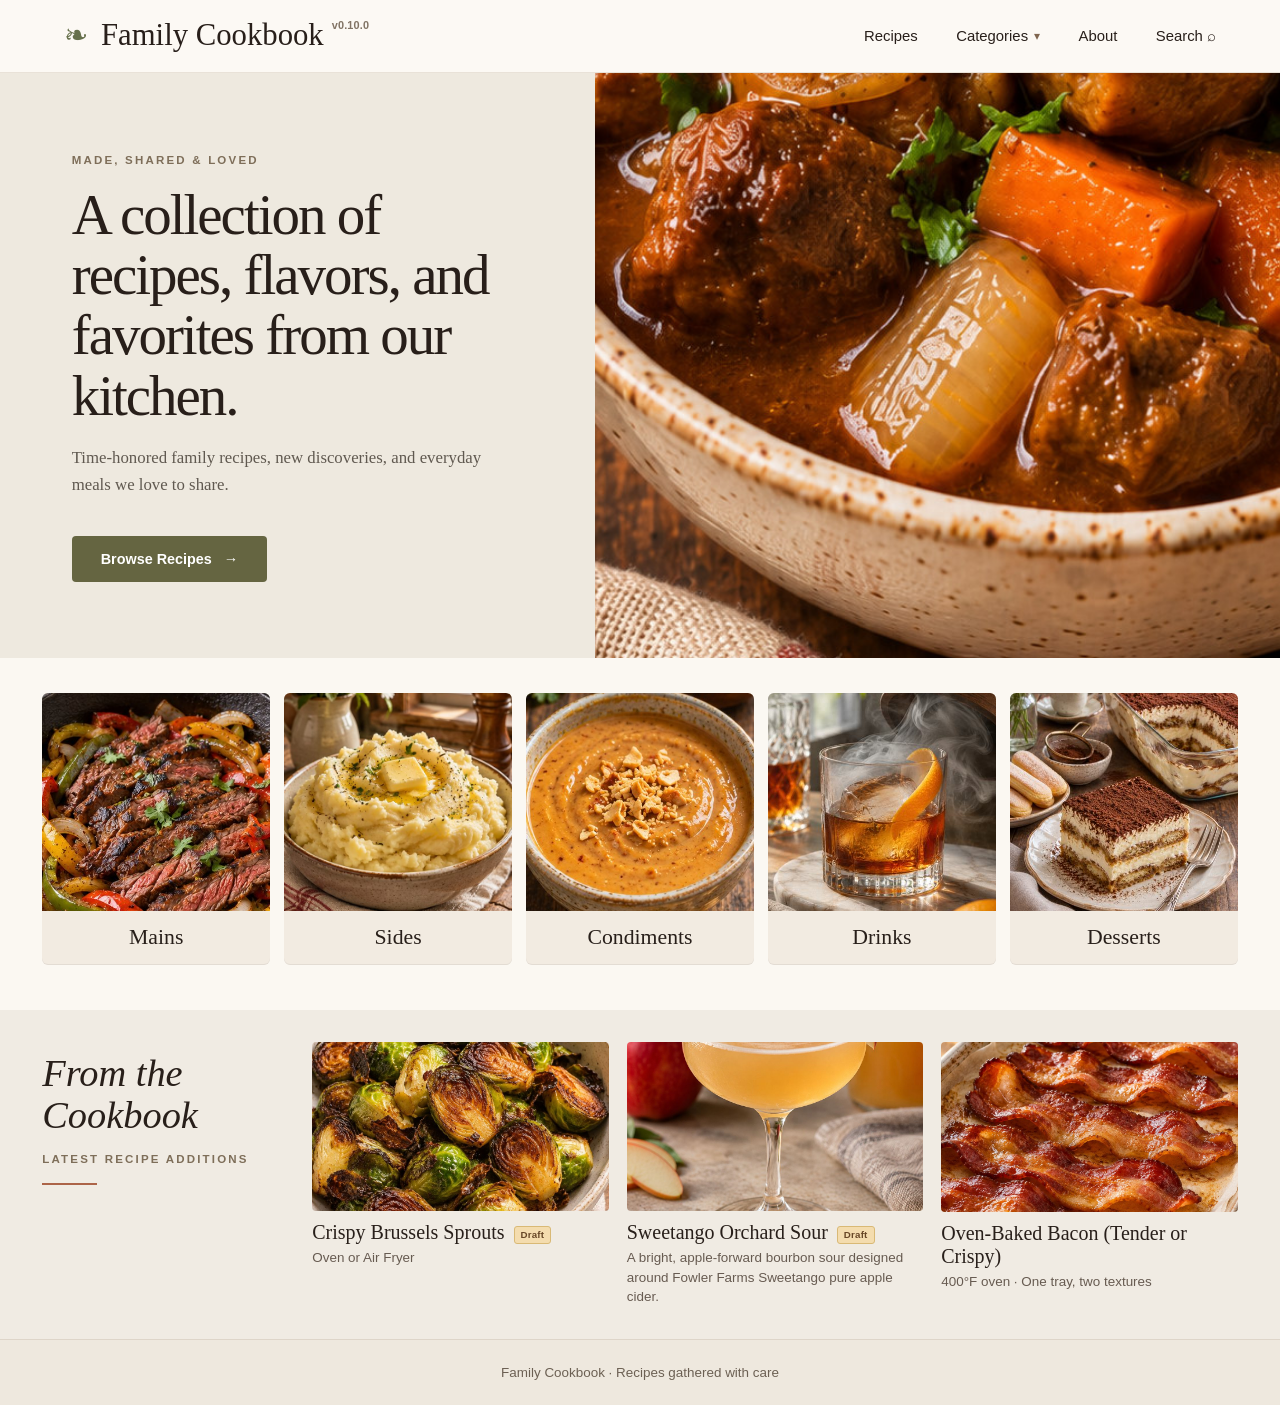
==== commit 75a0ec6c: "Release checkpoint v0.10.0 — stacked recipe actions and rating controls" ====
--- a/index.html
+++ b/index.html
@@ -24,7 +24,7 @@
 </head>
 <body class="homepage">
   <header class="site-header">
-    <a class="brand" href="./" aria-label="Family Cookbook home"><span class="brand-mark" aria-hidden="true">❧</span>Family Cookbook <span class="app-version">v0.9.0</span></a>
+    <a class="brand" href="./" aria-label="Family Cookbook home"><span class="brand-mark" aria-hidden="true">❧</span>Family Cookbook <span class="app-version">v0.10.0</span></a>
     <nav class="site-nav" aria-label="Main navigation">
       <a href="./directory.html">Recipes</a>
       <details class="header-categories" id="headerCategories">
--- a/src/styles/editor.css
+++ b/src/styles/editor.css
@@ -267,8 +267,10 @@
   top: 18px;
   margin: 20px 15px 0 0;
   display: flex;
-  align-items: center;
+  flex-direction: column;
+  align-items: stretch;
   gap: 7px;
+  width: 44px;
   pointer-events: auto;
 }
 @media screen and (min-width: 1100px) {
@@ -308,9 +310,9 @@
 .recipe-action-rail [hidden]{display:none!important}
 .print-menu .toolbar {
   position: absolute;
-  inset-inline-end: 12px;
-  top: 50px;
-  width: min(25rem, calc(100% - 24px));
+  left: calc(100% + 10px);
+  top: 0;
+  width: min(260px, calc(100vw - 68px));
   max-height: calc(100vh - 72px);
   max-height: calc(100dvh - 72px);
   overflow-y: auto;
@@ -370,9 +372,62 @@
 .recipe-save-dialog #dismissSaveDialog{background:#eae1d5;color:#382e27}
 .recipe-save-dialog #saveFeedback:not(:empty){padding:8px;border:1px solid #d8c3af;border-radius:4px}
 @media(max-width:760px){
-  .edit-sheet{width:var(--page-width)}
+  /* Editing uses a readable mobile canvas; print preview retains US Letter size. */
+  .edit-sheet{width:min(100%,var(--page-width));box-sizing:border-box}
+  .edit-sheet .content{margin-right:0;padding:28px 18px}
+  .edit-sheet .photo-strip{display:none}
+  .edit-sheet .ingredients ul.two-column{columns:1}
 }
 @media print{
   .recipe-action-rail,.recipe-save-dialog{display:none!important}
   .edit-sheet{display:none!important}
 }
+
+/* v0.10: vertical action stack, with contextual panels next to each icon. */
+.recipe-action-rail .edit-action-group,
+.recipe-action-rail .rating-action-group{position:relative}
+.recipe-action-rail .edit-action-options{
+  position:absolute;left:calc(100% + 8px);top:0;
+  display:flex;align-items:center;gap:6px;white-space:nowrap;
+}
+.recipe-action-rail .rating-toggle{background:#ba6a29;color:#fff}
+.recipe-action-rail .rating-toggle svg{fill:transparent}
+.recipe-action-rail .rating-toggle[aria-expanded="true"]{background:#a04d28}
+.recipe-action-rail .rating-toggle:focus-visible{outline:2px solid #c99a57;outline-offset:2px}
+.recipe-action-rail .rating-options{
+  position:absolute;left:calc(100% + 9px);top:0;z-index:45;
+  display:flex;align-items:center;flex-wrap:wrap;gap:4px 8px;
+  width:max-content;max-width:min(300px,calc(100vw - 75px));
+  padding:7px 10px;background:#fcf9f4;border:1px solid #dbcbbd;border-radius:7px;
+  box-shadow:0 3px 12px #0002;color:#554536;font:12px Arial,sans-serif;
+}
+.recipe-action-rail .rating-options-label{flex-basis:100%;font-size:11px}
+.recipe-action-rail .rating-stars{display:flex;gap:0}
+.recipe-action-rail .rating-stars button{
+  background:transparent;border:0;color:#a69b8c;
+  cursor:pointer;font:28px/1 Arial,sans-serif;padding:0 1px;
+}
+.recipe-action-rail .rating-stars button.selected{color:#efad19}
+.recipe-action-rail .rating-stars button:hover,
+.recipe-action-rail .rating-stars button:focus-visible{color:#d78c12}
+.recipe-action-rail .rating-options .clear-rating{
+  border:1px solid #d9c8b7;background:#fff7ef;color:#725847;
+  border-radius:4px;cursor:pointer;padding:5px 7px;font:11px Arial,sans-serif;
+}
+.recipe-action-rail .rating-status{font:11px Arial,sans-serif;color:#6b6156}
+.recipe-header .recipe-rating{margin:6px 0 10px;display:flex;align-items:center;gap:9px;font:12px Arial,sans-serif;color:#756755}
+.recipe-header .recipe-rating .rating-glyphs{font:18px/1 Arial,sans-serif;letter-spacing:1px;color:#d59c22}
+.recipe-header .recipe-rating.unrated .rating-glyphs{color:#b7a99b}
+.edit-sheet .edit-recipe-rating{margin:8px 0 12px;font:12px Arial,sans-serif;color:#756755}
+.edit-sheet .edit-recipe-rating .rating-glyphs{font:18px Arial,sans-serif;color:#d59c22}
+@media screen and (max-width:1099px){
+  .print-menu .toolbar,
+  .recipe-action-rail .edit-action-options,
+  .recipe-action-rail .rating-options{left:auto;right:calc(100% + 8px)}
+}
+@media screen and (max-width:760px){
+  .recipe-action-rail .rating-options{max-width:min(300px,calc(100vw - 70px))}
+}
+@media print{
+  .recipe-action-rail{display:none!important}
+}
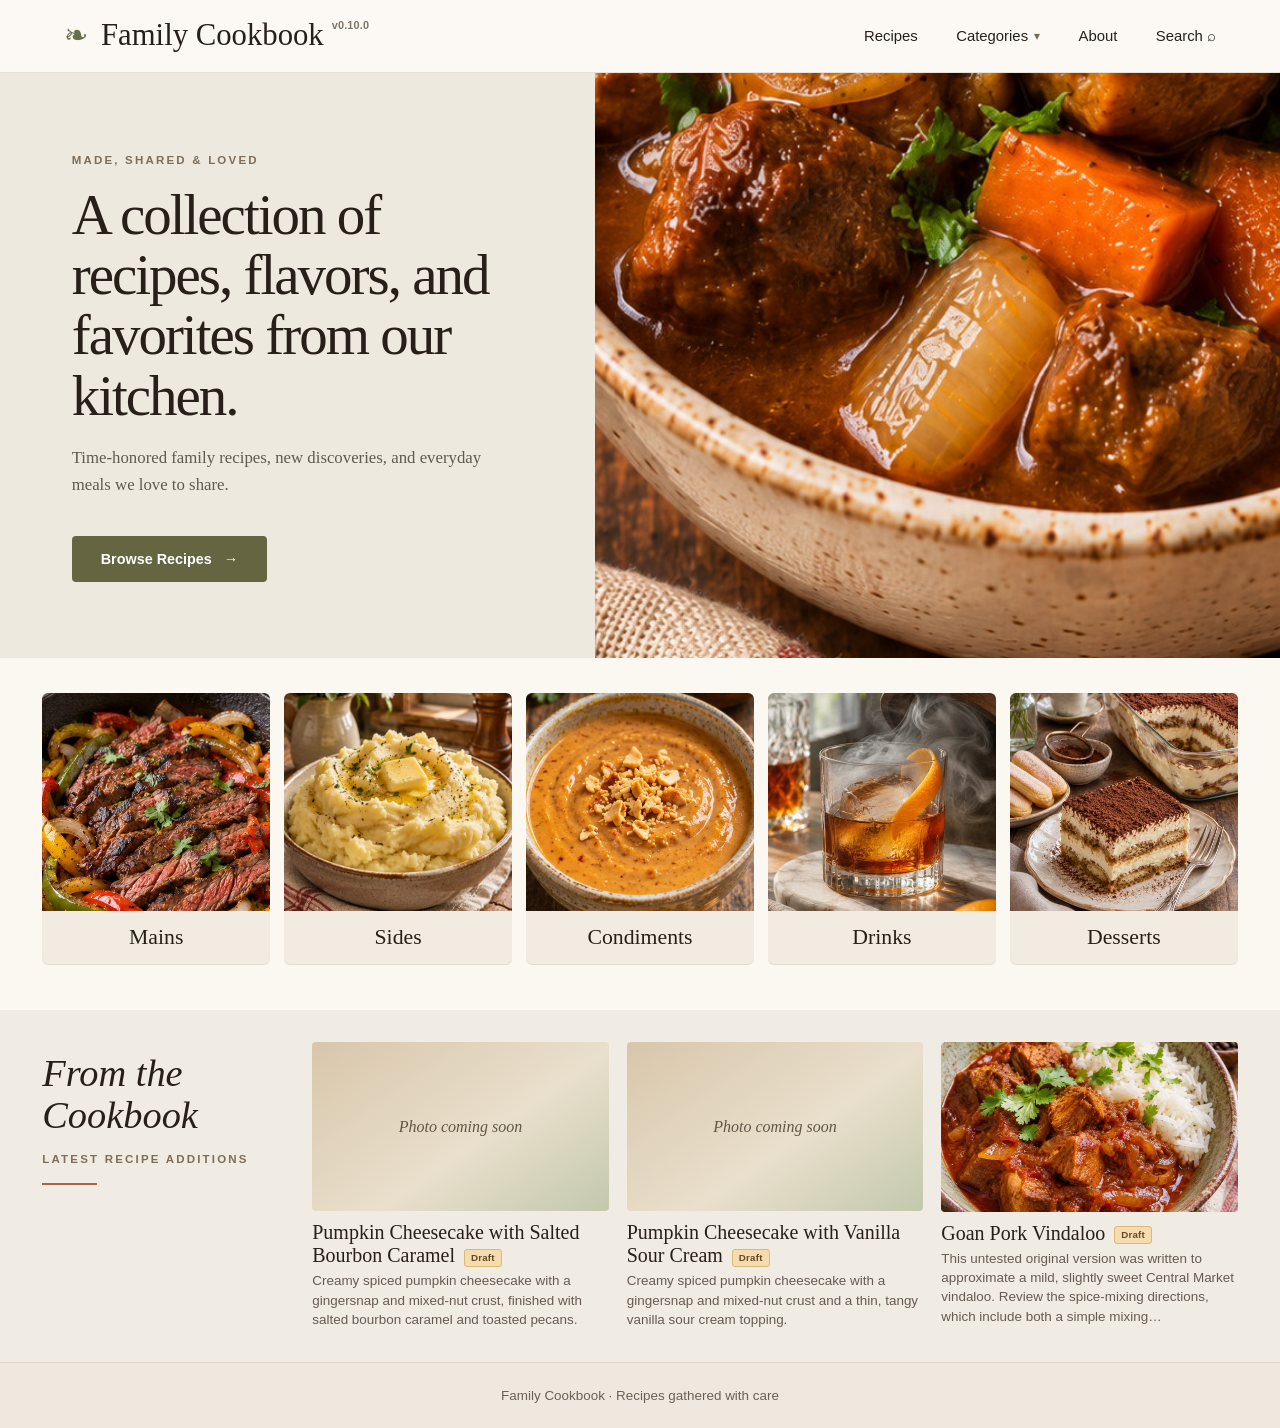
==== commit d737c2c9: "Use recipe JSON as source of truth for cookbook listings" ====
--- a/index.html
+++ b/index.html
@@ -18,7 +18,8 @@
       location.replace("./directory.html" + location.search + location.hash);
     }
   </script>
-  <script defer src="./src/scripts/recent-recipes.js?v=3"></script>
+  <script defer src="./src/scripts/recipe-metadata.js?v=1"></script>
+  <script defer src="./src/scripts/recent-recipes.js?v=4"></script>
   <script defer src="./src/scripts/header-categories.js?v=2"></script>
 
 </head>
@@ -41,7 +42,7 @@
           <a href="./directory.html?category=Techniques%20%26%20Guides">Techniques &amp; Guides</a>
         </div>
       </details>
-      <a href="#about">About</a>
+      <a href="./about.html">About</a>
       <a href="./directory.html#recipeSearch" id="searchShortcut">Search ⌕</a>
     </nav>
   </header>
--- a/src/styles/cookbook.css
+++ b/src/styles/cookbook.css
@@ -34,7 +34,7 @@
 h1 { font-size: var(--title-size); line-height: 1.01; margin: 0 0 4px; }
 .subtitle { font-size: 15pt; line-height: 1.15; font-style: italic; margin-bottom: 12px; }
 .metadata { font: 700 8.5pt var(--font-sans); letter-spacing: .6px; margin-bottom: 15px; }
-.headnote { font-style: italic; font-size: var(--body-size); line-height: var(--body-line-height); margin: 0 0 var(--section-gap); }
+.headnote { font-style: italic; font-size: var(--body-size); line-height: var(--body-line-height); margin: 0 0 var(--section-gap); white-space: pre-line; }
 .ingredients { background: var(--ingredient-paper); border-radius: 7px; padding: 11px 12px; margin-bottom: var(--section-gap); break-inside: avoid; }
 .section-heading { display: flex; gap: 12px; align-items: center; color: var(--accent); font-size: 13pt; letter-spacing: 1.5px; margin: 0 0 10px; }
 .section-heading::after { content: ""; height: 1px; flex: 1; background: var(--rule); }
@@ -89,3 +89,18 @@
   white-space: nowrap;
 }
 .category .draft-badge { margin-inline-start: 0; font-size: 8pt; }
+
+/* Optional ingredient-specific notes, between Ingredients and Directions. */
+.ingredient-notes {
+  margin: 0 0 var(--section-gap);
+  padding: 0 1px;
+  font: italic var(--body-size)/var(--body-line-height) var(--font-serif);
+  break-inside: avoid;
+}
+.ingredient-notes .section-heading {
+  margin-bottom: 7px;
+  font-style: normal;
+}
+.ingredient-notes ul {margin:0;padding-left:19px}
+.ingredient-notes li {margin:0 0 5px;break-inside:avoid;overflow-wrap:anywhere}
+.ingredient-notes li::marker {color:var(--accent)}
--- a/src/styles/editor.css
+++ b/src/styles/editor.css
@@ -261,11 +261,14 @@
   grid-column: 2;
   grid-row: 1;
   z-index: 40;
-  justify-self: end;
+  /* Anchor to the right edge of the centered US Letter sheet instead of
+     the far right edge of the flexible recipe-view grid. */
+  justify-self: center;
   align-self: start;
   position: sticky;
   top: 18px;
-  margin: 20px 15px 0 0;
+  margin: 20px 0 0;
+  transform: translateX(calc(var(--page-width) / 2 - 5px));
   display: flex;
   flex-direction: column;
   align-items: stretch;
@@ -277,10 +280,22 @@
   .cookbook-layout #pages { padding-right: 78px; }
 }
 @media screen and (max-width: 1099px) {
-  .recipe-action-rail { position: fixed; top: 84px; right: 12px; margin: 0; }
+  .recipe-action-rail { position: fixed; top: 84px; right: 12px; margin: 0; transform: none; }
 }
 @media screen and (max-width: 760px) {
-  .recipe-action-rail { top: auto; bottom: 16px; right: 12px; }
+  /* Keep actions near the top of the recipe instead of Safari's bottom bar. */
+  .recipe-action-rail {
+    top: clamp(96px, 24dvh, 210px);
+    bottom: auto;
+    right: 12px;
+  }
+  /* A compact viewport must never clip the print controls offscreen. */
+  .print-menu .toolbar {
+    max-height: calc(100dvh - clamp(96px, 24dvh, 210px) - 16px - env(safe-area-inset-bottom, 0px));
+    overflow-y: auto;
+    overscroll-behavior: contain;
+    -webkit-overflow-scrolling: touch;
+  }
 }
 
 .print-menu { pointer-events: auto; }
@@ -390,10 +405,10 @@
   position:absolute;left:calc(100% + 8px);top:0;
   display:flex;align-items:center;gap:6px;white-space:nowrap;
 }
-.recipe-action-rail .rating-toggle{background:#ba6a29;color:#fff}
+.recipe-action-rail .rating-toggle{background:#202024;color:#fff}
 .recipe-action-rail .rating-toggle svg{fill:transparent}
-.recipe-action-rail .rating-toggle[aria-expanded="true"]{background:#a04d28}
-.recipe-action-rail .rating-toggle:focus-visible{outline:2px solid #c99a57;outline-offset:2px}
+.recipe-action-rail .rating-toggle[aria-expanded="true"]{background:#566343}
+.recipe-action-rail .rating-toggle:focus-visible{outline:2px solid #9cae82;outline-offset:2px}
 .recipe-action-rail .rating-options{
   position:absolute;left:calc(100% + 9px);top:0;z-index:45;
   display:flex;align-items:center;flex-wrap:wrap;gap:4px 8px;
@@ -431,3 +446,248 @@
 @media print{
   .recipe-action-rail{display:none!important}
 }
+
+/* At ordinary desktop widths the context menus open toward the recipe,
+   rather than overflowing the right side of the viewport. */
+@media screen and (min-width:1100px) and (max-width:1650px){
+  .print-menu .toolbar,
+  .recipe-action-rail .edit-action-options,
+  .recipe-action-rail .rating-options{
+    left:auto;
+    right:calc(100% + 8px);
+  }
+}
+
+/* Rating popup is independent of the pencil editor. */
+.recipe-action-rail .rating-options {flex-wrap:nowrap}
+.recipe-action-rail .rating-options .save-rating{
+  border:0;border-radius:4px;padding:7px 10px;
+  background:#566343;color:white;font:700 12px Arial,sans-serif;cursor:pointer;
+}
+.recipe-action-rail .rating-options .save-rating[hidden]{display:none!important}
+.edit-sheet .edit-source-note{font:italic 8.4pt/1.25 var(--font-serif);margin-top:14px;
+  border-top:1px solid var(--rule);padding-top:8px;min-height:20px}
+
+/* Ratings show only stars, without numerical/unrated captions, while choosing. */
+body:has(#ratingOptions:not([hidden])) .recipe-header .recipe-rating .rating-label,
+body:has(#ratingOptions:not([hidden])) .edit-sheet .edit-recipe-rating .rating-label{
+  display:none;
+}
+
+/* The hover preview is painted across all stars through the hovered one.
+   Avoid a separate :hover color on only the individual star. */
+.recipe-action-rail .rating-stars button:hover,
+.recipe-action-rail .rating-stars button:focus-visible {color:inherit}
+.recipe-action-rail .rating-stars button.selected,
+.recipe-action-rail .rating-stars button.selected:hover,
+.recipe-action-rail .rating-stars button.selected:focus-visible {color:#efad19}
+
+/* Tab-scoped GitHub access controls; never imply an HttpOnly cookie. */
+.recipe-save-dialog #githubTokenPrompt[hidden],
+.recipe-save-dialog #cachedTokenNotice[hidden] {display:none!important}
+.recipe-save-dialog .forget-session {background:transparent;color:#715b46;border:1px solid #cbb8a8;margin:8px 0 14px;font:12px Arial,sans-serif;padding:7px 10px}
+
+/* Notes are always editable, but blank notes stay hidden outside edit mode. */
+.edit-sheet .edit-ingredient-notes{margin:13px 0 18px}
+.edit-sheet .edit-ingredient-notes li{line-height:1.45;margin-bottom:7px}
+.edit-sheet .edit-ingredient-notes [contenteditable]:empty:before{
+  content:attr(data-placeholder);font-style:italic;color:#ac9a8d;
+}
+
+/* Busy feedback for GitHub saves, including silent cached-token saves. */
+.recipe-action-rail .is-saving,
+.recipe-save-dialog .is-saving {
+  cursor:wait!important;
+  opacity:.86;
+  white-space:nowrap;
+}
+.recipe-action-rail .is-saving::before,
+.recipe-save-dialog .is-saving::before {
+  content:"";
+  display:inline-block;
+  width:12px;height:12px;
+  margin-right:7px;
+  vertical-align:-2px;
+  border:2px solid currentColor;
+  border-right-color:transparent;
+  border-radius:50%;
+  animation:recipe-save-spin .7s linear infinite;
+}
+@keyframes recipe-save-spin {to {transform:rotate(360deg)}}
+@media (prefers-reduced-motion:reduce){
+  .recipe-action-rail .is-saving::before,
+  .recipe-save-dialog .is-saving::before {animation:none;border-style:dotted}
+}
+
+/* Prominent, persistent rating-save feedback in the opened star menu. */
+.recipe-action-rail .rating-save-progress {
+  display:inline-flex;
+  align-items:center;
+  gap:8px;
+  padding:6px 9px;
+  margin-left:4px;
+  border-radius:5px;
+  background:#e8eee2;
+  color:#34452d;
+  font:700 12px/1.1 Arial,sans-serif;
+  white-space:nowrap;
+}
+.recipe-action-rail .rating-save-progress[hidden] {display:none!important}
+.recipe-action-rail .rating-save-spinner {
+  width:15px;height:15px;flex:0 0 15px;
+  display:inline-block;box-sizing:border-box;
+  border:2.5px solid #9bac93;
+  border-top-color:#34452d;
+  border-radius:50%;
+  animation:recipe-save-spin .65s linear infinite;
+}
+.recipe-action-rail .rating-options.rating-saving {
+  border-color:#8ba17c;
+  box-shadow:0 3px 12px #0002,0 0 0 2px #a9bea055;
+}
+.recipe-action-rail .rating-options.rating-saving .rating-stars button {
+  cursor:wait;opacity:.8;
+}
+@media(prefers-reduced-motion:reduce){
+  .recipe-action-rail .rating-save-spinner{animation:none;border-style:dotted}
+}
+
+/* In-edit section headings: select an item, then insert a heading after it. */
+.edit-sheet .edit-insert-group,
+.edit-sheet .edit-insert-stage {
+  display:inline-flex;align-items:center;justify-content:flex-start;
+  margin:4px 0 10px;padding:5px 8px;
+  border:1px dashed #cba68d;border-radius:5px;
+  background:#fffaf4;color:#904928;
+  font:600 10px/1.3 Arial,sans-serif;cursor:pointer;
+}
+.edit-sheet .edit-insert-group:hover,
+.edit-sheet .edit-insert-stage:hover,
+.edit-sheet .edit-insert-group:focus-visible,
+.edit-sheet .edit-insert-stage:focus-visible {
+  border-style:solid;background:#f7e9db;outline:2px solid #a56a49;outline-offset:2px;
+}
+.edit-sheet .edit-stage-heading {
+  list-style:none!important;
+  padding-left:0!important;margin:12px 0 7px!important;
+  color:#904928;font:700 10pt/1.25 Arial,sans-serif!important;
+  letter-spacing:.25px;
+}
+.edit-sheet .edit-stage-heading::marker{content:""!important}
+.edit-sheet .edit-stage-heading:empty::before{content:"Group heading";color:#b69a86;font-style:italic}
+.edit-sheet .edit-ingredient-group .edit-group-name:empty::before {
+  content:"Group heading (optional)";
+  color:#b69a86;font-style:italic;
+}
+
+/* Grouped ingredient headings retain two cookbook-style columns while editing. */
+.edit-sheet .edit-groups.grouped {
+  columns:2;column-gap:20px;column-rule:1px solid #d6c1b3;
+}
+.edit-sheet .edit-groups.grouped .edit-ingredient-group {break-inside:avoid}
+.edit-sheet .edit-groups.grouped ul {columns:1}
+@media screen and (max-width:760px){
+  .edit-sheet .edit-groups.grouped {columns:1}
+}
+
+/* Contextual insertion points occupy the space between actual list items.
+   They never count as ingredients or numbered directions. */
+.edit-sheet .ingredients li.edit-insert-slot,
+.edit-sheet .edit-directions li.edit-insert-slot {
+  position:relative;display:block;list-style:none!important;
+  box-sizing:border-box;height:12px;min-height:12px;
+  padding:0!important;margin:-3px 0 1px!important;
+  break-inside:avoid;z-index:1;
+}
+.edit-sheet .edit-insert-slot::marker {content:""!important}
+.edit-sheet .edit-insert-slot::before {
+  content:"";position:absolute;left:0;right:0;top:50%;
+  border-top:1px dashed #d4b7a5;
+  opacity:0;pointer-events:none;transition:opacity .12s ease;
+}
+.edit-sheet .edit-insert-at {
+  position:absolute;right:0;top:50%;transform:translateY(-50%);
+  width:22px;height:22px;padding:0 0 1px;
+  border:1px solid #b58b74;border-radius:50%;
+  background:#fffaf4;color:#82462c;
+  font:600 15px/1 Arial,sans-serif;cursor:pointer;
+  opacity:0;pointer-events:none;
+  display:grid;place-items:center;
+  box-shadow:0 1px 2px #0001;
+}
+.edit-sheet .edit-insert-slot:hover::before,
+.edit-sheet .edit-insert-slot:focus-within::before,
+.edit-sheet .edit-insert-slot:hover .edit-insert-at,
+.edit-sheet .edit-insert-slot:focus-within .edit-insert-at {
+  opacity:1;pointer-events:auto;
+}
+.edit-sheet .edit-insert-at:focus-visible {
+  outline:2px solid #984d29;outline-offset:2px;
+}
+@media(hover:none) {
+  .edit-sheet .edit-insert-slot:active::before,
+  .edit-sheet .edit-insert-slot:active .edit-insert-at {opacity:1}
+  .edit-sheet .edit-insert-at {opacity:.65;pointer-events:auto}
+}
+@media(prefers-reduced-motion:reduce){
+  .edit-sheet .edit-insert-slot::before {transition:none}
+}
+
+/* Edit mode must use the same type scale and step markers as read mode.
+   The editable LI remains semantic and can still accept direct typing. */
+.edit-sheet .edit-main-title {
+  font-size:var(--title-size);line-height:1.01;margin:0 0 4px;
+}
+.edit-sheet .edit-subtitle {
+  font-size:15pt;line-height:1.15;margin-bottom:12px;
+}
+.edit-sheet .edit-headnote {
+  font:italic var(--body-size)/var(--body-line-height) var(--font-serif);
+  margin:0 0 var(--section-gap);
+}
+.edit-sheet .edit-meta {
+  font:700 8.5pt var(--font-sans);letter-spacing:.6px;
+  margin-bottom:15px;
+}
+.edit-sheet .ingredients ul {
+  font:var(--body-size)/var(--body-line-height) var(--font-serif);
+  column-gap:18px;
+}
+.edit-sheet .ingredients li.edit-list-item {
+  margin-bottom:4px;
+}
+.edit-sheet .content {counter-reset:edit-direction-step}
+.edit-sheet .edit-directions ol {
+  list-style:none;margin:0 0 16px;padding:0;
+  font:var(--body-size)/var(--body-line-height) var(--font-serif);
+}
+.edit-sheet .edit-directions li.edit-list-item {
+  display:block;
+  position:relative;
+  /* Text/caret start after the marker. CSS grid put bare editable text
+     in the marker's first cell, making new directions hard to type. */
+  padding:0 0 0 34px;
+  min-height:23px;
+  margin:0 0 var(--step-gap);
+  font:var(--body-size)/var(--body-line-height) var(--font-serif);
+  counter-increment:edit-direction-step;
+  overflow-wrap:break-word;
+  min-width:0;
+}
+.edit-sheet .edit-directions li.edit-list-item::before {
+  content:counter(edit-direction-step);
+  position:absolute;
+  left:0;top:1px;
+  width:23px;height:23px;
+  display:flex;align-items:center;justify-content:center;
+  border-radius:50%;
+  background:var(--accent);color:#fff;
+  font:700 10pt/1 var(--font-sans);
+  font-variant-numeric:lining-nums tabular-nums;
+  padding-block-start:1px;
+}
+.edit-sheet .edit-directions li.edit-list-item::marker,
+.edit-sheet .edit-directions li.edit-stage-heading::marker {content:""}
+.edit-sheet .edit-directions li.edit-stage-heading {
+  font:700 9.5pt/1.25 var(--font-sans)!important;
+}
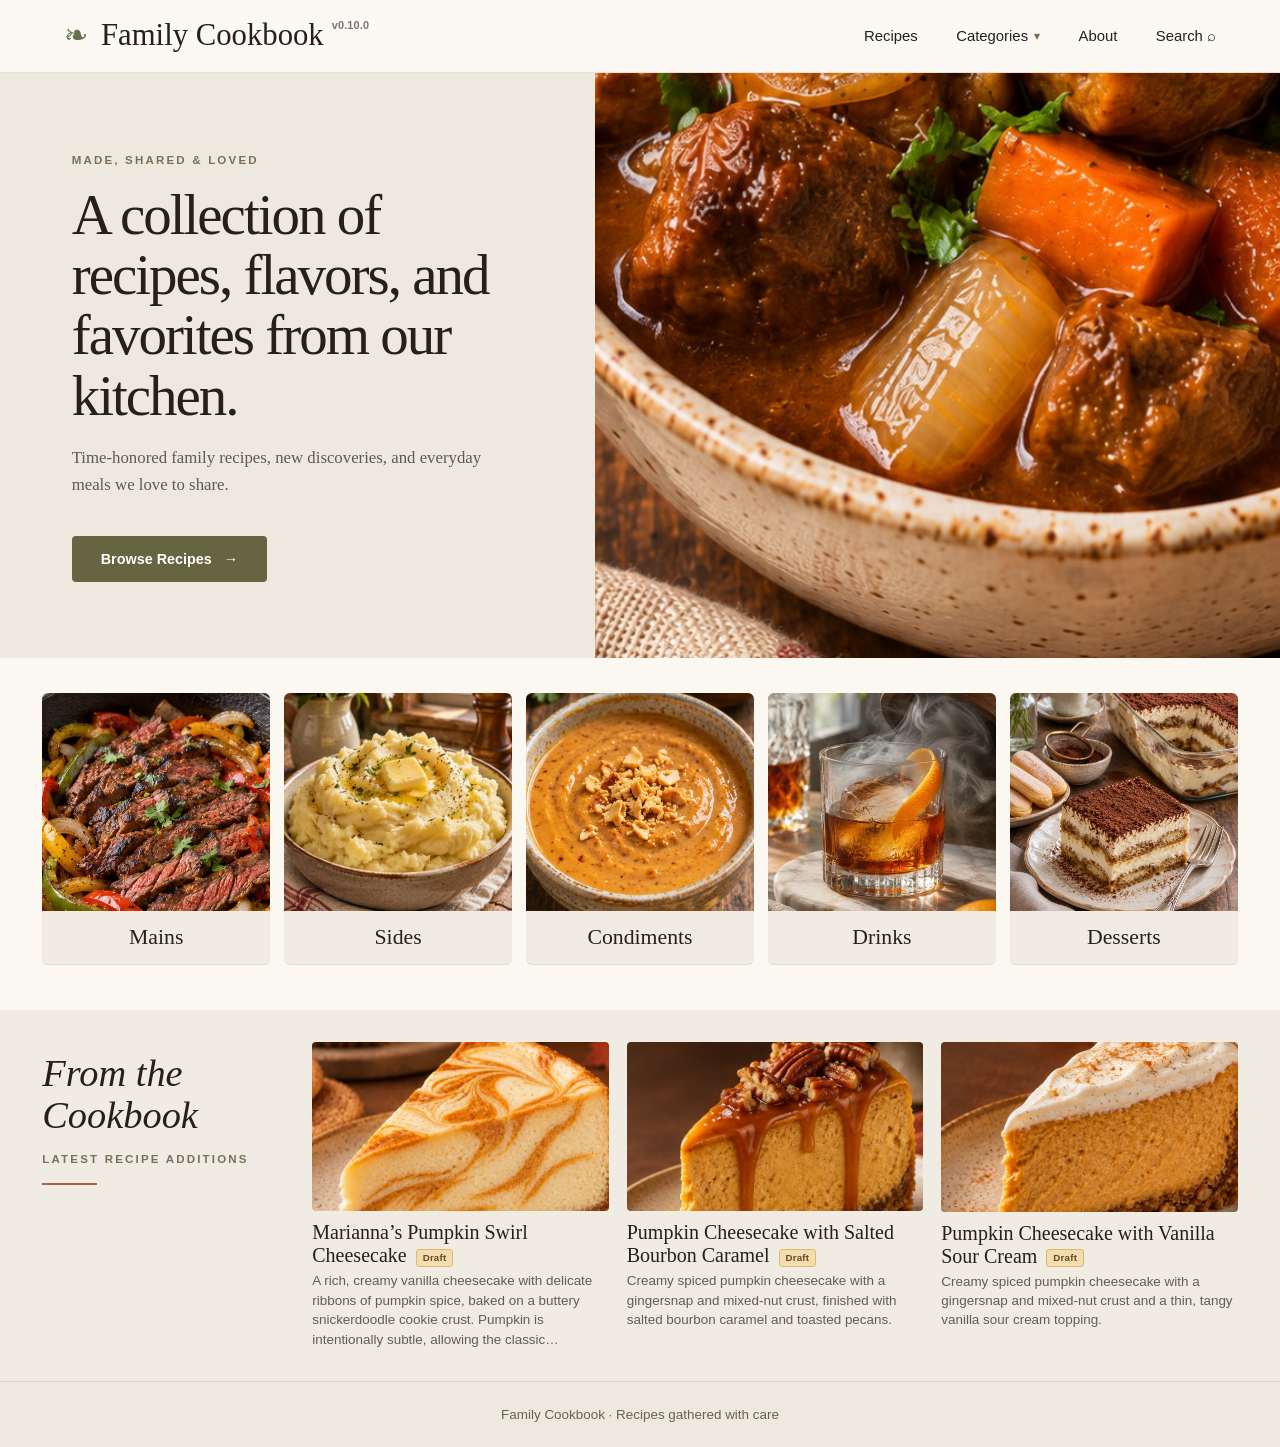
==== commit 417430e7: "Render cookbook directory before metadata hydration and bound slow requests" ====
--- a/index.html
+++ b/index.html
@@ -18,7 +18,7 @@
       location.replace("./directory.html" + location.search + location.hash);
     }
   </script>
-  <script defer src="./src/scripts/recipe-metadata.js?v=1"></script>
+  <script defer src="./src/scripts/recipe-metadata.js?v=2"></script>
   <script defer src="./src/scripts/recent-recipes.js?v=4"></script>
   <script defer src="./src/scripts/header-categories.js?v=2"></script>
 
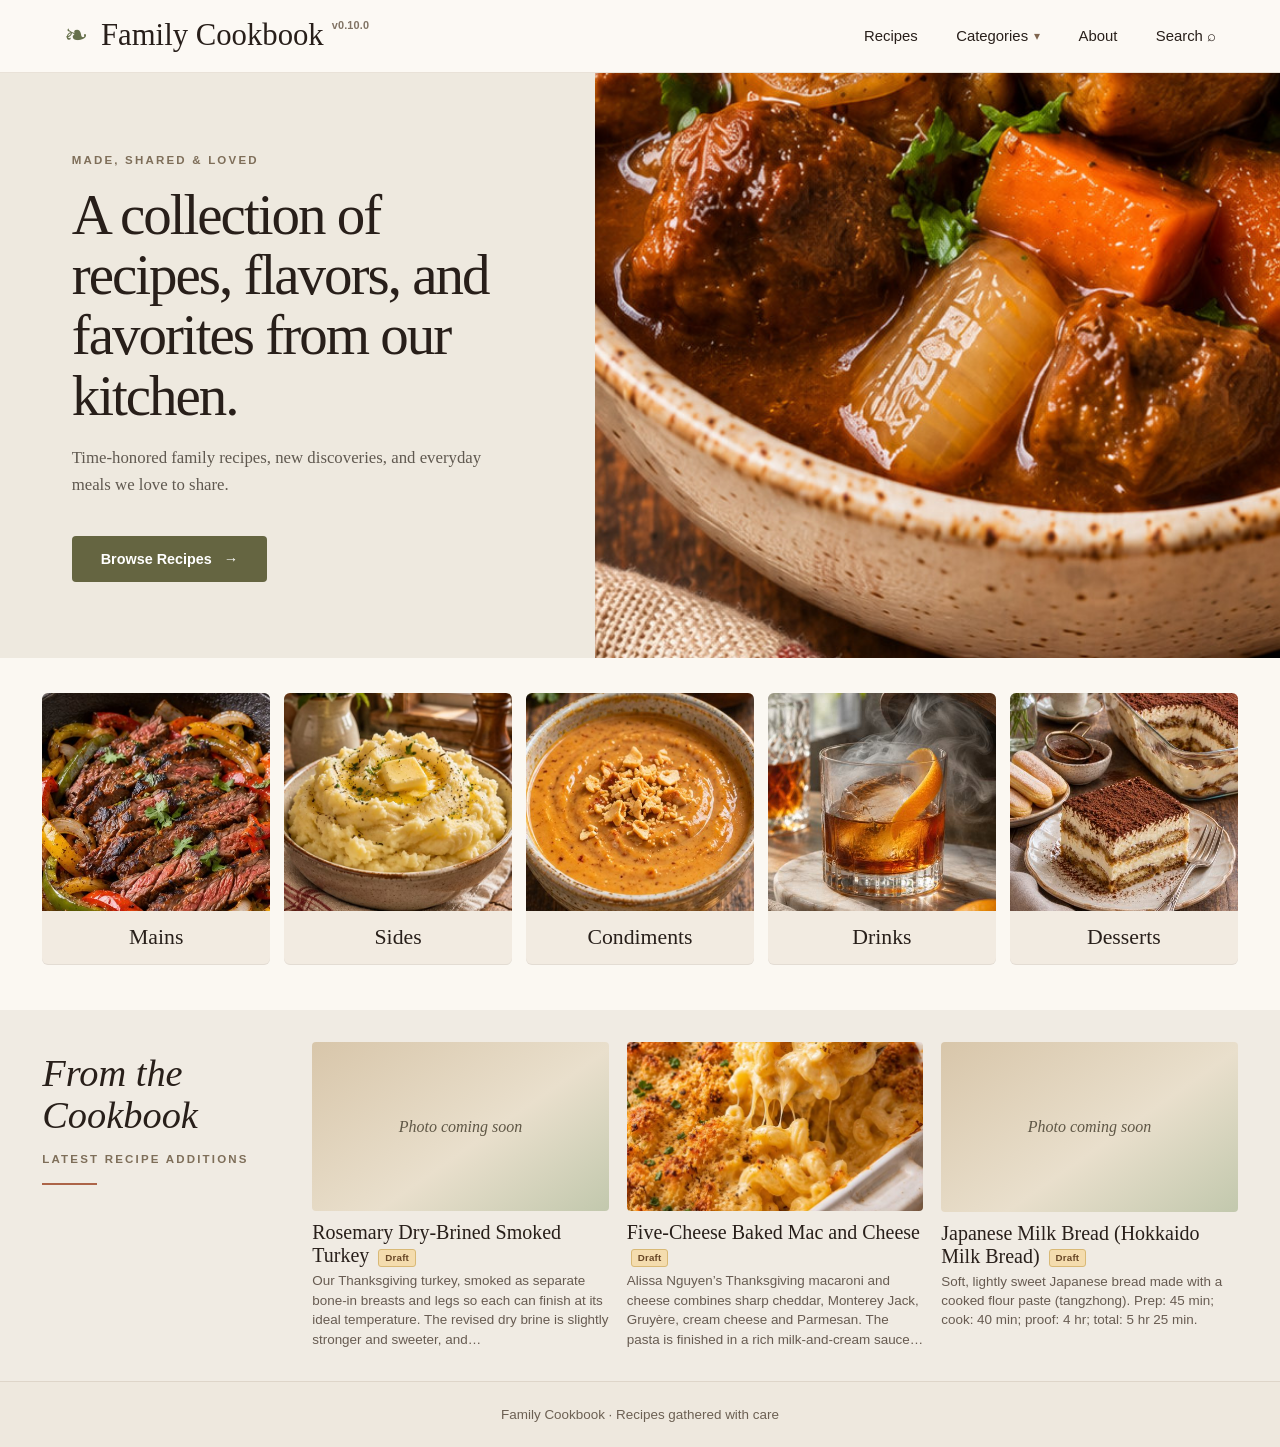
==== commit 029ef380: "Index smoked turkey in cookbook: index.html" ====
--- a/index.html
+++ b/index.html
@@ -72,9 +72,9 @@
       <div class="home-container featured-grid">
         <div class="featured-title"><h2 id="featuredHeading">From the<br>Cookbook</h2><span class="eyebrow">Latest recipe additions</span></div>
         <div id="recentRecipes" class="recent-recipes" aria-live="polite">
+          <a href="./recipe.html?recipe=rosemary-smoked-turkey" class="recent-recipe"><div class="featured-photo-placeholder" aria-label="Photo coming soon"><span>Photo coming soon</span></div><h3>Rosemary Dry-Brined Smoked Turkey <span class="draft-badge">Draft</span></h3><p>Thanksgiving turkey with rosemary, brown sugar and paprika butter.</p></a>
           <a href="./recipe.html?recipe=sweetango-orchard-sour" class="recent-recipe"><div class="featured-photo-placeholder" aria-label="Photo coming soon"><span>Photo coming soon</span></div><h3>Sweetango Orchard Sour <span class="draft-badge">Draft</span></h3><p>A bright, apple-forward bourbon sour with cider and elderflower.</p></a>
           <a href="./recipe.html?recipe=oven-baked-bacon" class="recent-recipe"><div class="featured-photo-placeholder" aria-label="Photo coming soon"><span>Photo coming soon</span></div><h3>Oven-Baked Bacon (Tender or Crispy)</h3><p>One tray, two textures.</p></a>
-          <a href="./recipe.html?recipe=frijoles-charros-rancho-gordo" class="recent-recipe"><div class="featured-photo-placeholder" aria-label="Photo coming soon"><span>Photo coming soon</span></div><h3>Frijoles Charros (Rancho Gordo Pinto &amp; Mayocoba) <span class="draft-badge">Draft</span></h3><p>A hearty Mexican bean dish with bacon and tomatoes.</p></a>
         </div>
       </div>
     </section>
